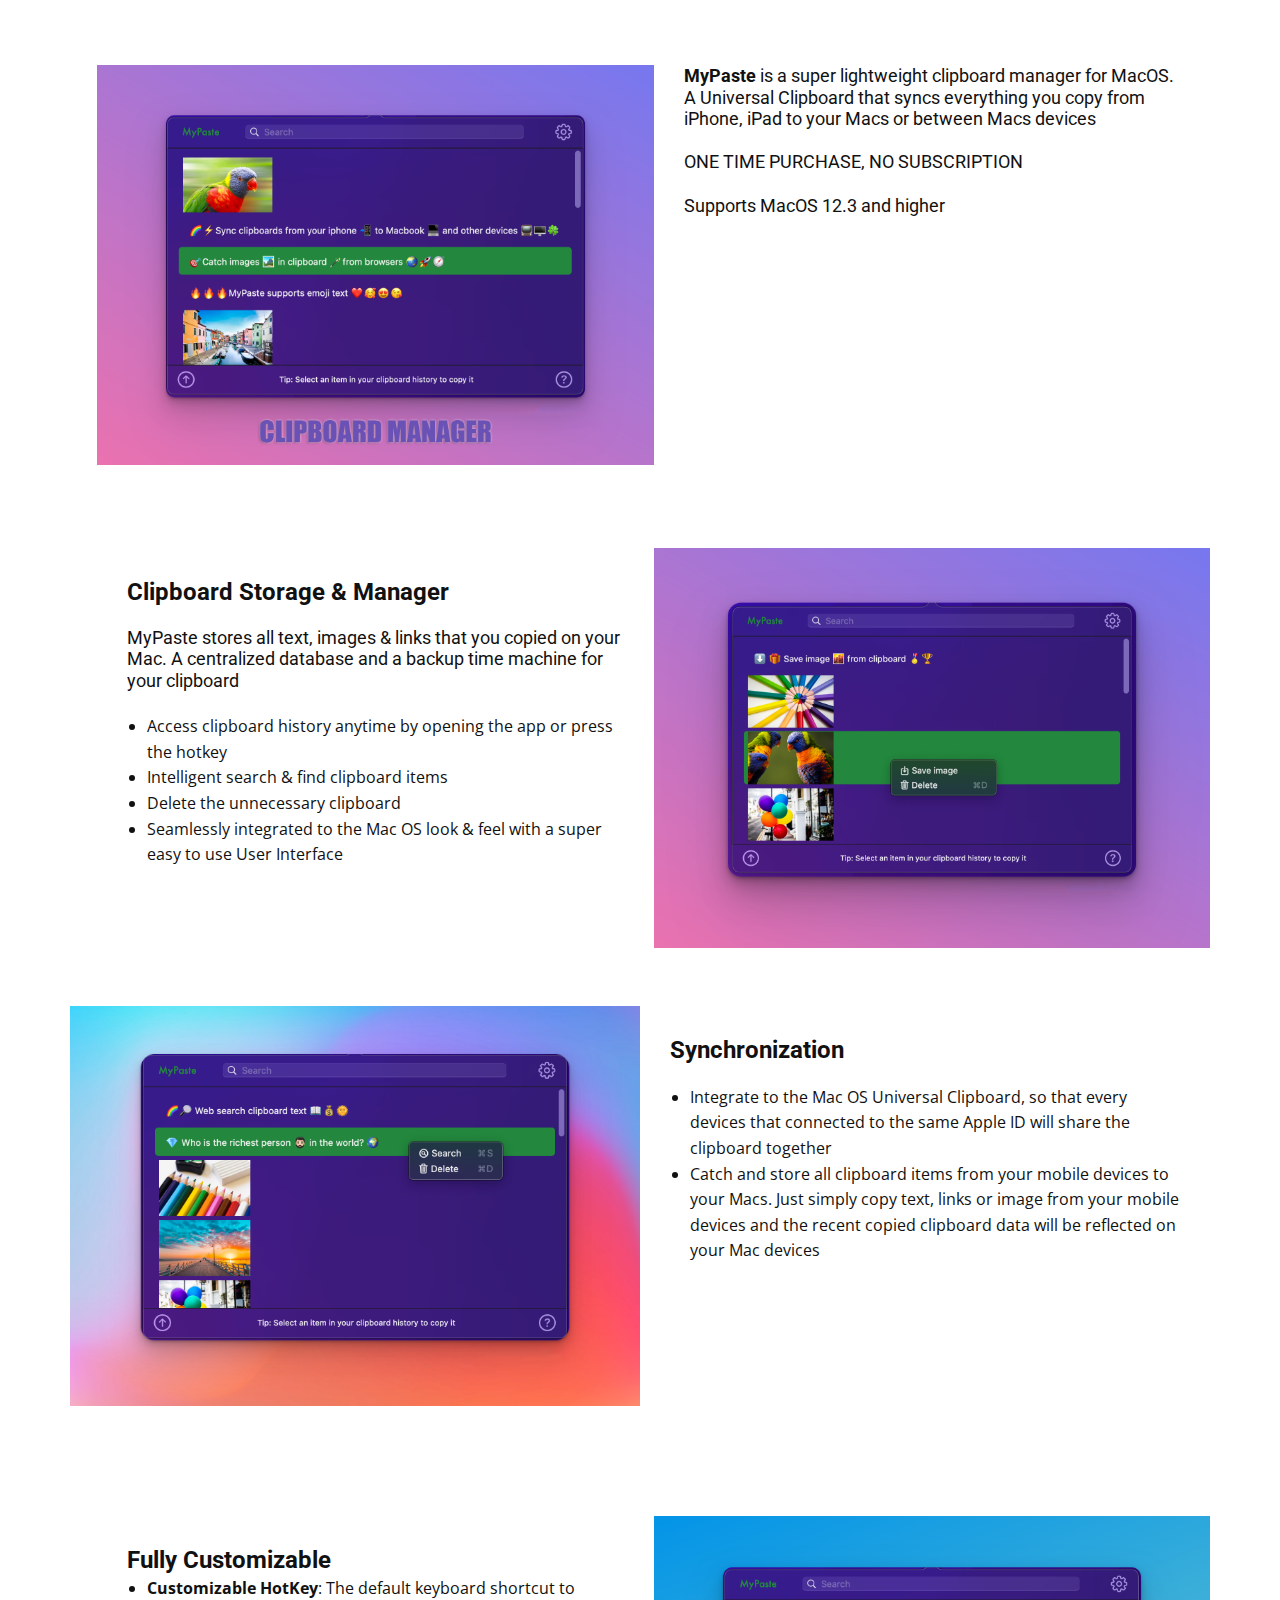
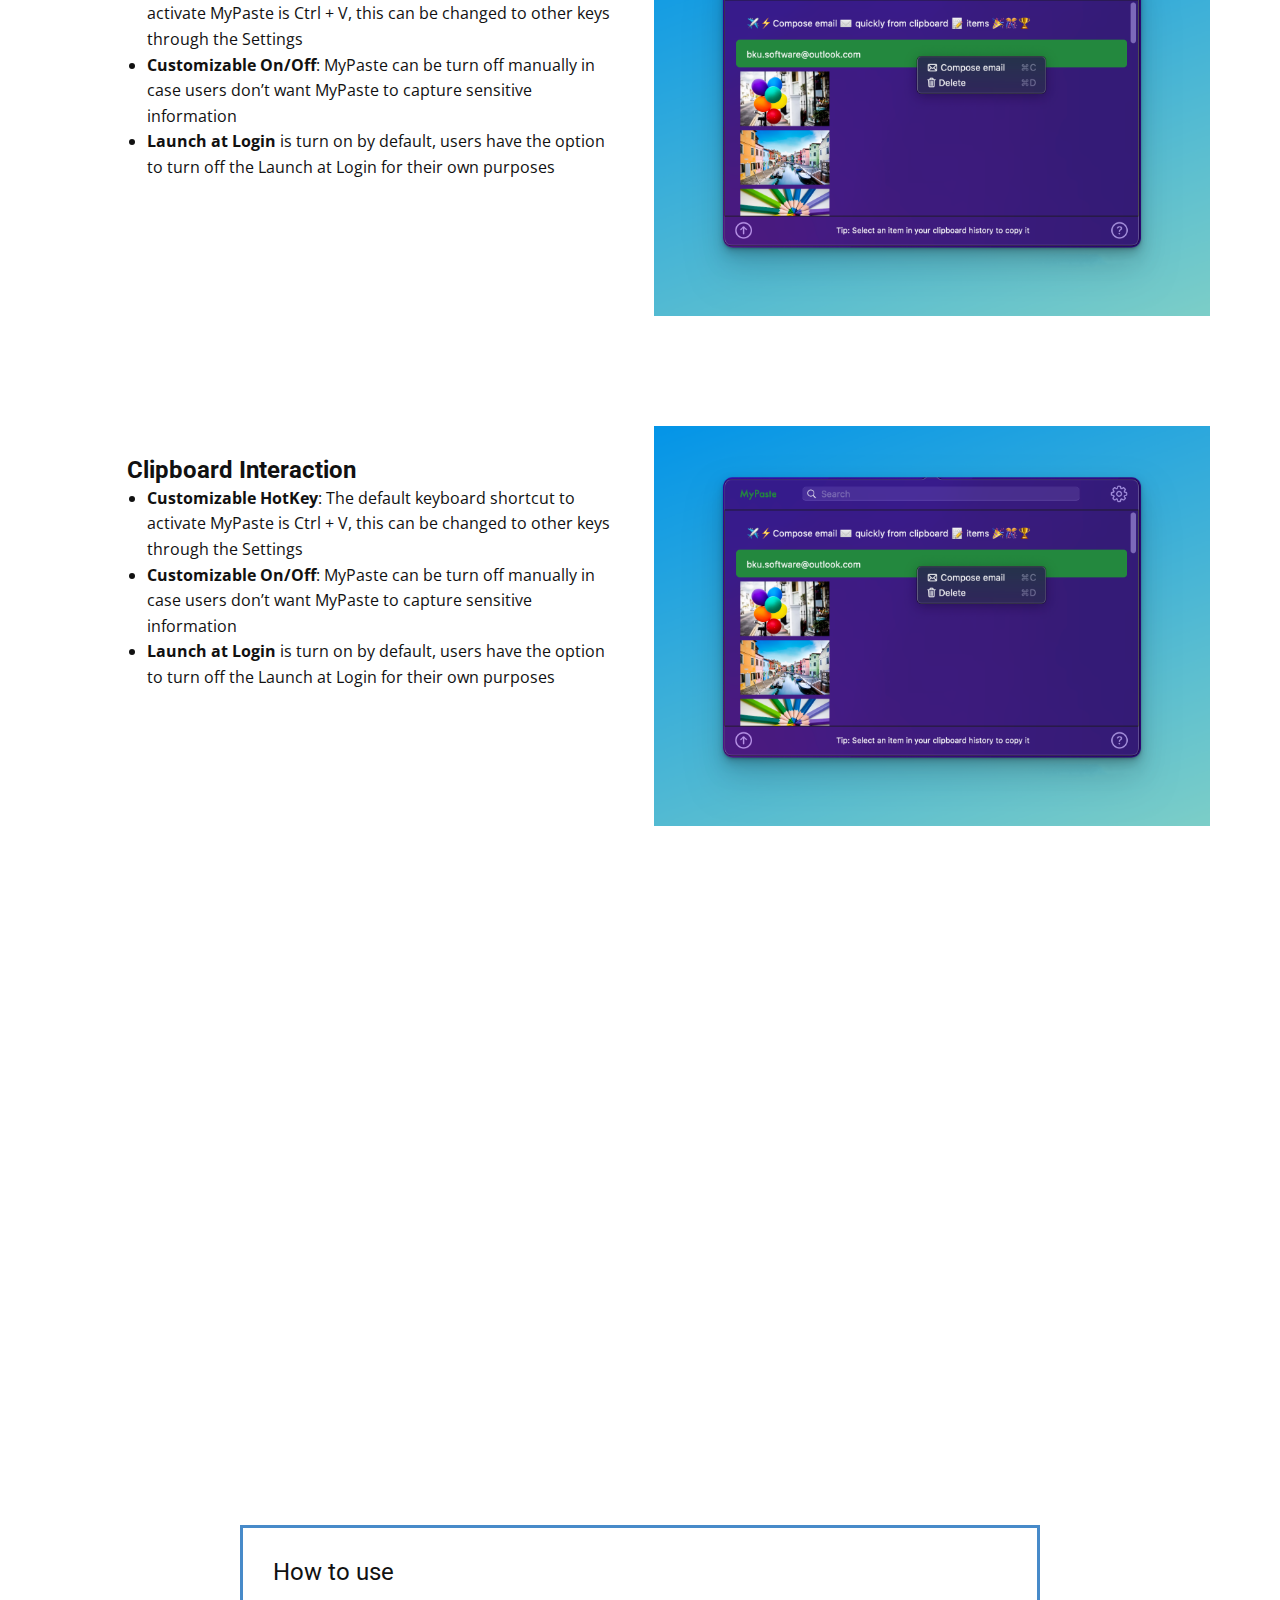
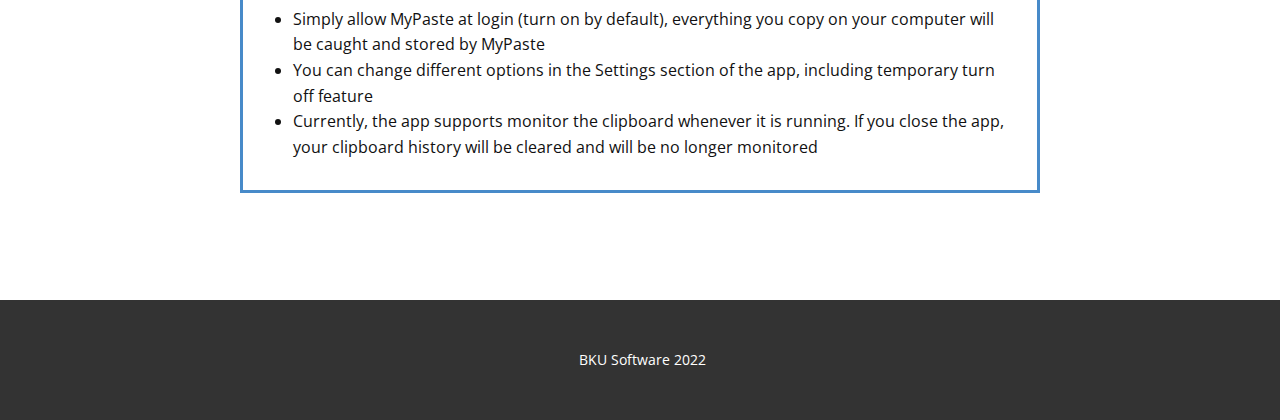
==== mypaste/index.html @ 91220eda "Update index.html" ====
<!DOCTYPE html>
<html style="font-size: 16px;" lang="en"><head>
    <meta name="viewport" content="width=device-width, initial-scale=1.0">
    <meta charset="utf-8">
    <meta name="keywords" content="">
    <meta name="description" content="">
    <title>My Paste</title>
    <link rel="stylesheet" href="nicepage.css" media="screen">
<link rel="stylesheet" href="My-Paste.css" media="screen">
    <script class="u-script" type="text/javascript" src="jquery.js" defer=""></script>
    <script class="u-script" type="text/javascript" src="nicepage.js" defer=""></script>
    <meta name="generator" content="Nicepage 4.18.5, nicepage.com">
    <link id="u-theme-google-font" rel="stylesheet" href="https://fonts.googleapis.com/css?family=Roboto:100,100i,300,300i,400,400i,500,500i,700,700i,900,900i|Open+Sans:300,300i,400,400i,500,500i,600,600i,700,700i,800,800i">
    
    
    
    <script type="application/ld+json">{
		"@context": "http://schema.org",
		"@type": "Organization",
		"name": ""
}</script>
    <meta name="theme-color" content="#478ac9">
    <meta property="og:title" content="My Paste">
    <meta property="og:type" content="website">
  </head>
  <body data-home-page="My-Paste.html" data-home-page-title="My Paste" class="u-body u-xl-mode" data-lang="en">
    <section class="u-clearfix u-section-1" id="sec-97f4">
      <div class="u-clearfix u-sheet u-sheet-1">
        <div class="u-clearfix u-expanded-width-lg u-expanded-width-md u-expanded-width-sm u-expanded-width-xs u-layout-wrap u-layout-wrap-1">
          <div class="u-layout">
            <div class="u-layout-row">
              <div class="u-container-style u-image u-layout-cell u-size-30 u-image-1" data-image-width="1606" data-image-height="1264">
                <div class="u-container-layout u-container-layout-1"></div>
              </div>
              <div class="u-container-style u-layout-cell u-size-30 u-layout-cell-2">
                <div class="u-container-layout u-container-layout-2">
                  <h6 class="u-text u-text-default u-text-1">
                    <span style="font-weight: 700;">MyPaste</span> is a super lightweight clipboard manager for MacOS. A Universal Clipboard that syncs everything you copy from iPhone, iPad to your Macs or between Macs devices<br>&nbsp;<br> ONE TIME PURCHASE, NO SUBSCRIPTION<br>&nbsp;&nbsp;<br> Supports MacOS 12.3 and higher&nbsp;
                  </h6>
                </div>
              </div>
            </div>
          </div>
        </div>
        <div class="u-clearfix u-expanded-width-lg u-expanded-width-md u-expanded-width-sm u-expanded-width-xs u-layout-wrap u-layout-wrap-2">
          <div class="u-layout">
            <div class="u-layout-row">
              <div class="u-container-style u-layout-cell u-size-30 u-layout-cell-3">
                <div class="u-container-layout u-container-layout-3">
                  <h4 class="u-text u-text-default u-text-2">Clipboard Storage &amp; Manager</h4>
                  <h6 class="u-text u-text-default u-text-3"> MyPaste stores all text, images &amp; links that you copied on your Mac. A centralized database and a backup time machine for your clipboard <br>
                    <br>
                  </h6>
                  <ul class="u-text u-text-4">
                    <li> Access clipboard history anytime by opening the app or press the hotkey</li>
                    <li> Intelligent search &amp; find clipboard items</li>
                    <li> Delete the unnecessary clipboard</li>
                    <li>Seamlessly integrated to the Mac OS look &amp; feel with a super easy to use User Interface<br>
                    </li>
                  </ul>
                </div>
              </div>
              <div class="u-container-style u-image u-layout-cell u-size-30 u-image-2" data-image-width="1672" data-image-height="1318">
                <div class="u-container-layout u-container-layout-4"></div>
              </div>
            </div>
          </div>
        </div>
        <div class="u-clearfix u-expanded-width u-layout-wrap u-layout-wrap-3">
          <div class="u-layout">
            <div class="u-layout-row">
              <div class="u-container-style u-image u-layout-cell u-size-30 u-image-3" data-image-width="1612" data-image-height="1260">
                <div class="u-container-layout u-container-layout-5"></div>
              </div>
              <div class="u-container-style u-layout-cell u-size-30 u-layout-cell-6">
                <div class="u-container-layout u-container-layout-6">
                  <h4 class="u-text u-text-default u-text-5"><b>Synchronization</b>
                  </h4>
                  <ul class="u-text u-text-6">
                    <li>Integrate to the Mac OS Universal Clipboard, so that every devices that connected to the same Apple ID will share the clipboard together</li>
                    <li> Catch and store all clipboard items from your mobile devices to your Macs. Just simply copy text, links or image from your mobile devices and the recent copied clipboard data will be reflected on your Mac devices</li>
                  </ul>
                </div>
              </div>
            </div>
          </div>
        </div>
        <!-- <div class="u-clearfix u-expanded-width u-layout-wrap u-layout-wrap-4">
          <div class="u-layout">
            <div class="u-layout-row">
              <div class="u-container-style u-image u-layout-cell u-size-30 u-image-4" data-image-width="1610" data-image-height="1262">
                <div class="u-container-layout u-container-layout-7"></div>
              </div>
              <div class="u-container-style u-layout-cell u-size-30 u-layout-cell-8">
                <div class="u-container-layout u-container-layout-8">
                  <h4 class="u-text u-text-default u-text-7"><b>Fully Customizable</b>
                  </h4>
                  <ul class="u-text u-text-8">
                    <li>
                      <span style="font-weight: 700;">Customizable HotKey</span>: The default keyboard shortcut to activate MyPaste is Ctrl + V, this can be changed to other keys through the Settings&nbsp;
                    </li>
                    <li>
                      <span style="font-weight: 700;">Customizable On/Off</span>: MyPaste can be turn off manually in case users don’t want MyPaste to capture sensitive information 
                    </li>
                    <li>
                      <span style="font-weight: 700;">Launch at Login</span> is turn on by default, users have the option to turn off the Launch at Login for their own purposes<br>
                    </li>
                  </ul>
                </div>
              </div>
            </div>
          </div>
        </div> -->
        <div class="u-clearfix u-expanded-width-lg u-expanded-width-md u-expanded-width-sm u-expanded-width-xs u-layout-wrap u-layout-wrap-5">
          <div class="u-layout">
            <div class="u-layout-row">
              <div class="u-container-style u-layout-cell u-size-30 u-layout-cell-9">
                <div class="u-container-layout u-container-layout-9">
                  <h4 class="u-text u-text-default u-text-9"><b>Fully Customizable</b>
                  </h4>
                  <ul class="u-text u-text-10">
                    <li>
                      <span style="font-weight: 700;">Customizable HotKey</span>: The default keyboard shortcut to activate MyPaste is Ctrl + V, this can be changed to other keys through the Settings&nbsp;
                    </li>
                    <li>
                      <span style="font-weight: 700;">Customizable On/Off</span>: MyPaste can be turn off manually in case users don’t want MyPaste to capture sensitive information&nbsp;
                    </li>
                    <li>
                      <span style="font-weight: 700;">Launch at Login</span> is turn on by default, users have the option to turn off the Launch at Login for their own purposes
                    </li>
                  </ul>
                </div>
              </div>
              <div class="u-container-style u-image u-layout-cell u-size-30 u-image-5" data-image-width="1610" data-image-height="1262">
                <div class="u-container-layout u-container-layout-10"></div>
              </div>
            </div>
          </div>
        </div>
        <div class="u-clearfix u-expanded-width-lg u-expanded-width-md u-expanded-width-sm u-expanded-width-xs u-layout-wrap u-layout-wrap-6">
          <div class="u-layout">
            <div class="u-layout-row">
              <div class="u-container-style u-layout-cell u-size-30 u-layout-cell-11">
                <div class="u-container-layout u-container-layout-11">
                  <h4 class="u-text u-text-default u-text-11">Clipboard Interaction</h4>
                  <ul class="u-text u-text-12">
                    <li>
                      <span style="font-weight: 700;">Customizable HotKey</span>: The default keyboard shortcut to activate MyPaste is Ctrl + V, this can be changed to other keys through the Settings&nbsp;
                    </li>
                    <li>
                      <span style="font-weight: 700;">Customizable On/Off</span>: MyPaste can be turn off manually in case users don’t want MyPaste to capture sensitive information&nbsp;
                    </li>
                    <li>
                      <span style="font-weight: 700;">Launch at Login</span> is turn on by default, users have the option to turn off the Launch at Login for their own purposes
                    </li>
                  </ul>
                </div>
              </div>
              <div class="u-container-style u-image u-layout-cell u-size-30 u-image-6" data-image-width="1610" data-image-height="1262">
                <div class="u-container-layout u-container-layout-12"></div>
              </div>
            </div>
          </div>
        </div>
      </div>
    </section>
    <section class="u-clearfix u-section-2" id="sec-4af0">
      <div class="u-clearfix u-sheet u-sheet-1">
        <div class="u-border-3 u-border-palette-1-base u-container-style u-group u-group-1">
          <div class="u-container-layout u-container-layout-1">
            <h4 class="u-text u-text-default u-text-1">How to use</h4>
            <ul class="u-text u-text-2">
              <li> Simply allow MyPaste at login (turn on by default), everything you copy on your computer will be caught and stored by MyPaste</li>
              <li> You can change different options in the Settings section of the app, including temporary turn off feature </li>
              <li> Currently, the app supports monitor the clipboard whenever it is running. If you close the app, your clipboard history will be cleared and will be no longer monitored</li>
            </ul>
          </div>
        </div>
      </div>
    </section>
    
    
    <footer class="u-align-center u-clearfix u-footer u-grey-80 u-footer" id="sec-db13"><div class="u-clearfix u-sheet u-sheet-1">
        <p class="u-small-text u-text u-text-variant u-text-1">&nbsp;BKU Software 2022</p>
      </div></footer>

  
</body></html>
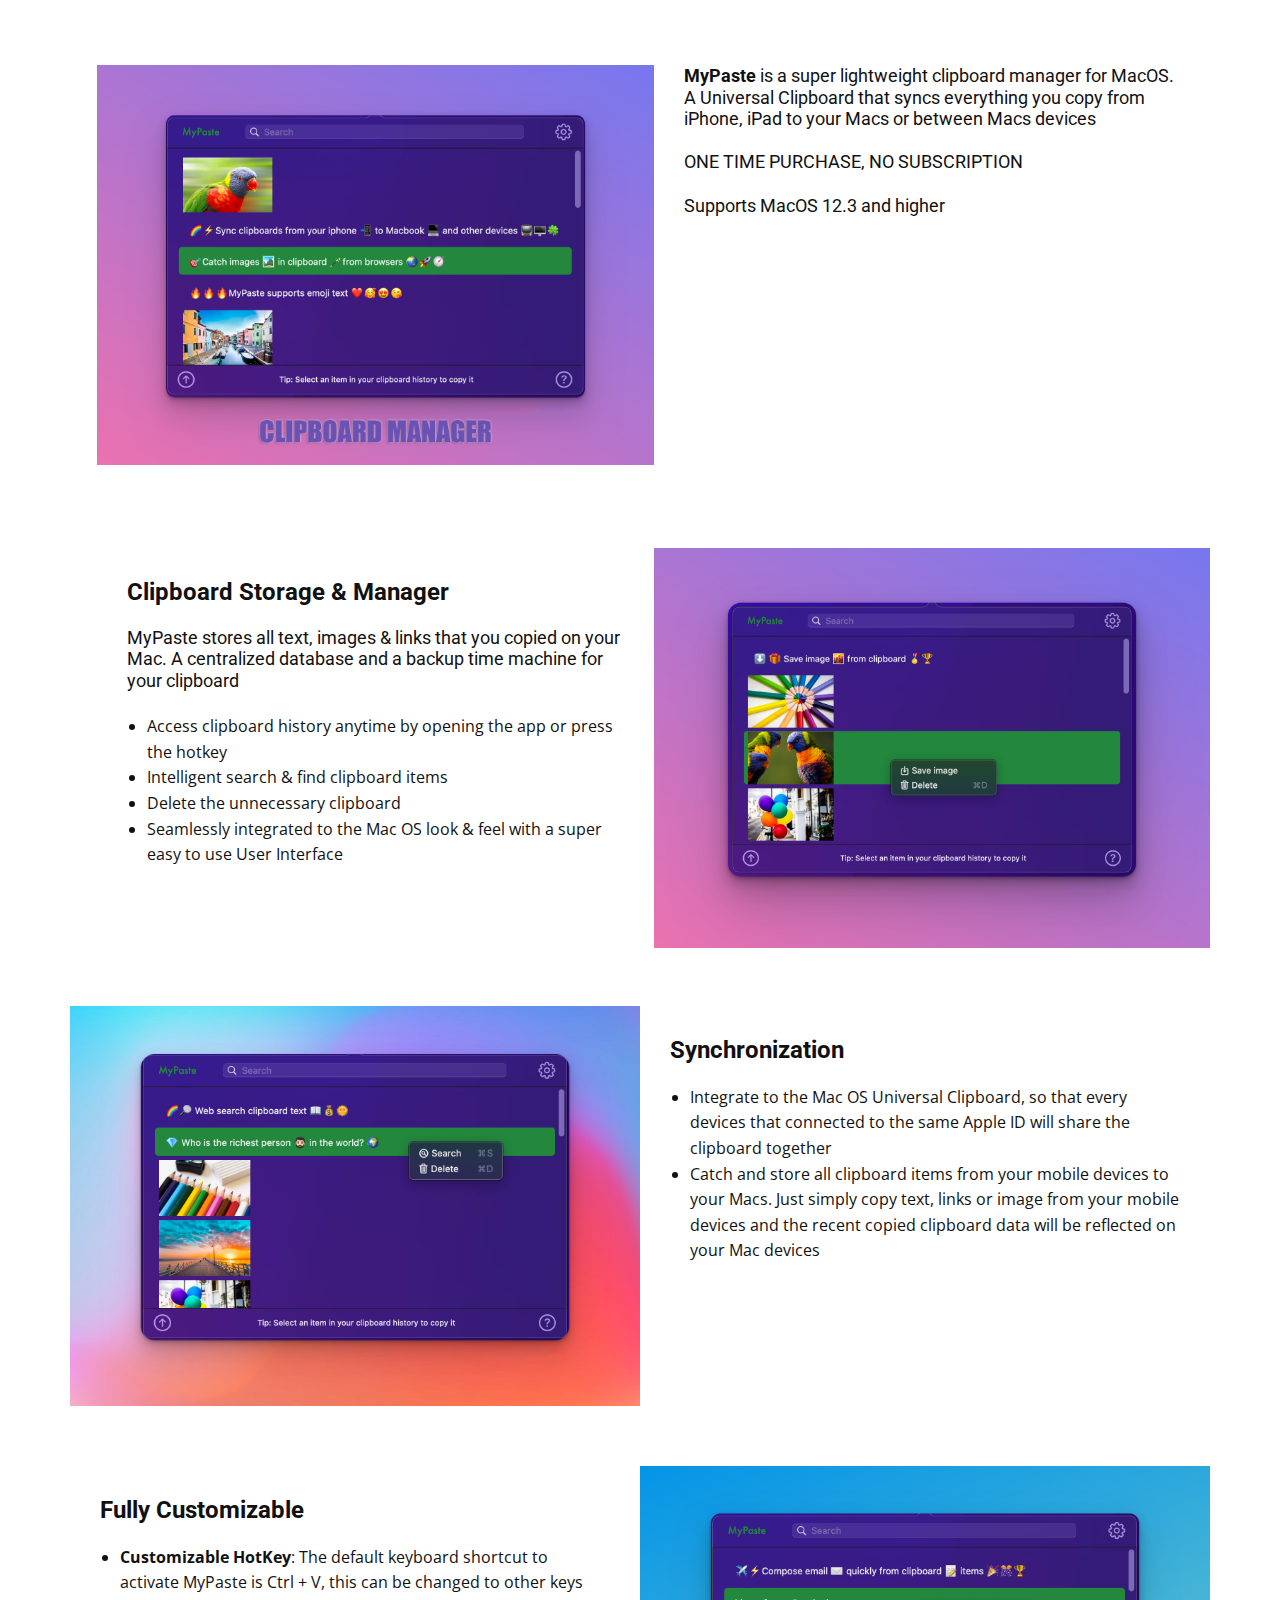
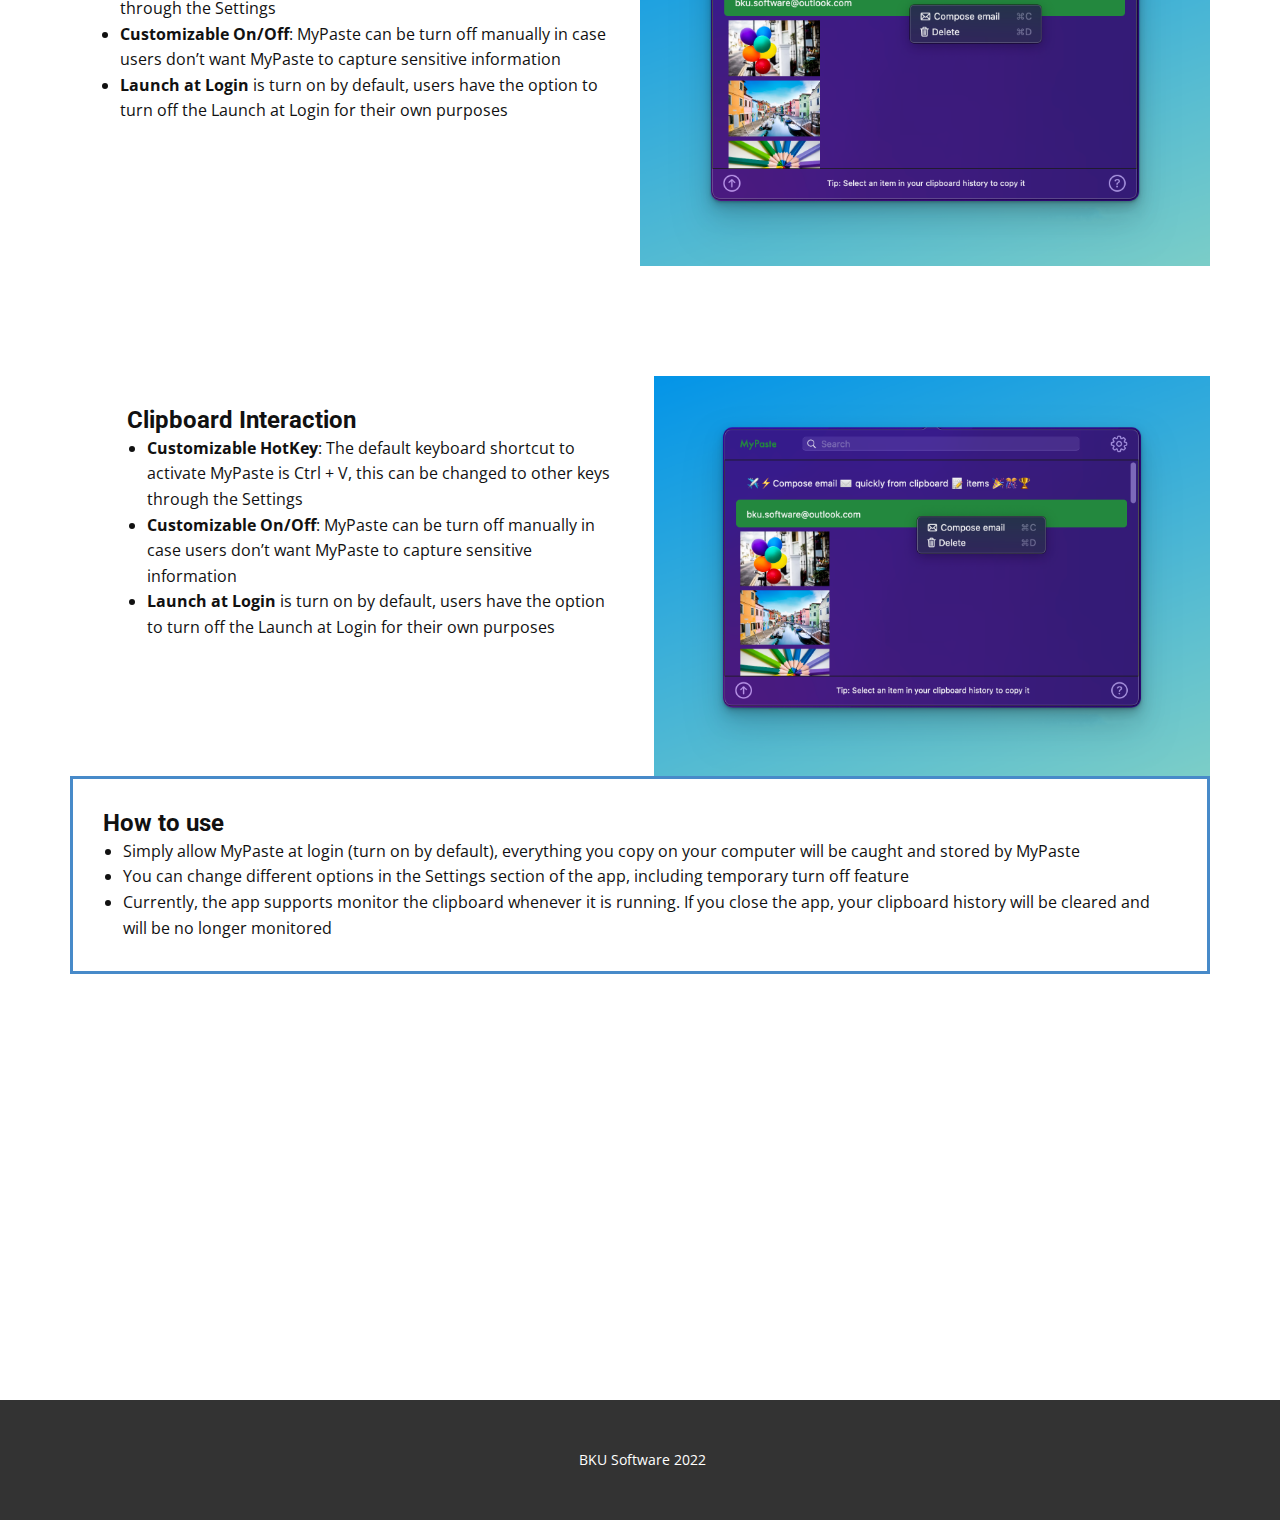
==== commit ba1af36e: "update index" ====
--- a/mypaste/index.html
+++ b/mypaste/index.html
@@ -11,7 +11,6 @@
     <script class="u-script" type="text/javascript" src="nicepage.js" defer=""></script>
     <meta name="generator" content="Nicepage 4.18.5, nicepage.com">
     <link id="u-theme-google-font" rel="stylesheet" href="https://fonts.googleapis.com/css?family=Roboto:100,100i,300,300i,400,400i,500,500i,700,700i,900,900i|Open+Sans:300,300i,400,400i,500,500i,600,600i,700,700i,800,800i">
-    
     
     
     <script type="application/ld+json">{
@@ -85,14 +84,11 @@
             </div>
           </div>
         </div>
-        <!-- <div class="u-clearfix u-expanded-width u-layout-wrap u-layout-wrap-4">
+        <div class="u-clearfix u-expanded-width-lg u-expanded-width-md u-expanded-width-sm u-expanded-width-xs u-layout-wrap u-layout-wrap-4">
           <div class="u-layout">
             <div class="u-layout-row">
-              <div class="u-container-style u-image u-layout-cell u-size-30 u-image-4" data-image-width="1610" data-image-height="1262">
-                <div class="u-container-layout u-container-layout-7"></div>
-              </div>
-              <div class="u-container-style u-layout-cell u-size-30 u-layout-cell-8">
-                <div class="u-container-layout u-container-layout-8">
+              <div class="u-container-style u-layout-cell u-size-30 u-layout-cell-7">
+                <div class="u-container-layout u-container-layout-7">
                   <h4 class="u-text u-text-default u-text-7"><b>Fully Customizable</b>
                   </h4>
                   <ul class="u-text u-text-8">
@@ -100,24 +96,26 @@
                       <span style="font-weight: 700;">Customizable HotKey</span>: The default keyboard shortcut to activate MyPaste is Ctrl + V, this can be changed to other keys through the Settings&nbsp;
                     </li>
                     <li>
-                      <span style="font-weight: 700;">Customizable On/Off</span>: MyPaste can be turn off manually in case users don’t want MyPaste to capture sensitive information 
+                      <span style="font-weight: 700;">Customizable On/Off</span>: MyPaste can be turn off manually in case users don’t want MyPaste to capture sensitive information&nbsp;
                     </li>
                     <li>
-                      <span style="font-weight: 700;">Launch at Login</span> is turn on by default, users have the option to turn off the Launch at Login for their own purposes<br>
+                      <span style="font-weight: 700;">Launch at Login</span> is turn on by default, users have the option to turn off the Launch at Login for their own purposes
                     </li>
                   </ul>
                 </div>
               </div>
+              <div class="u-container-style u-image u-layout-cell u-size-30 u-image-4" data-image-width="1610" data-image-height="1262">
+                <div class="u-container-layout u-container-layout-8"></div>
+              </div>
             </div>
           </div>
-        </div> -->
+        </div>
         <div class="u-clearfix u-expanded-width-lg u-expanded-width-md u-expanded-width-sm u-expanded-width-xs u-layout-wrap u-layout-wrap-5">
           <div class="u-layout">
             <div class="u-layout-row">
               <div class="u-container-style u-layout-cell u-size-30 u-layout-cell-9">
                 <div class="u-container-layout u-container-layout-9">
-                  <h4 class="u-text u-text-default u-text-9"><b>Fully Customizable</b>
-                  </h4>
+                  <h4 class="u-text u-text-default u-text-9">Clipboard Interaction</h4>
                   <ul class="u-text u-text-10">
                     <li>
                       <span style="font-weight: 700;">Customizable HotKey</span>: The default keyboard shortcut to activate MyPaste is Ctrl + V, this can be changed to other keys through the Settings&nbsp;
@@ -137,39 +135,10 @@
             </div>
           </div>
         </div>
-        <div class="u-clearfix u-expanded-width-lg u-expanded-width-md u-expanded-width-sm u-expanded-width-xs u-layout-wrap u-layout-wrap-6">
-          <div class="u-layout">
-            <div class="u-layout-row">
-              <div class="u-container-style u-layout-cell u-size-30 u-layout-cell-11">
-                <div class="u-container-layout u-container-layout-11">
-                  <h4 class="u-text u-text-default u-text-11">Clipboard Interaction</h4>
-                  <ul class="u-text u-text-12">
-                    <li>
-                      <span style="font-weight: 700;">Customizable HotKey</span>: The default keyboard shortcut to activate MyPaste is Ctrl + V, this can be changed to other keys through the Settings&nbsp;
-                    </li>
-                    <li>
-                      <span style="font-weight: 700;">Customizable On/Off</span>: MyPaste can be turn off manually in case users don’t want MyPaste to capture sensitive information&nbsp;
-                    </li>
-                    <li>
-                      <span style="font-weight: 700;">Launch at Login</span> is turn on by default, users have the option to turn off the Launch at Login for their own purposes
-                    </li>
-                  </ul>
-                </div>
-              </div>
-              <div class="u-container-style u-image u-layout-cell u-size-30 u-image-6" data-image-width="1610" data-image-height="1262">
-                <div class="u-container-layout u-container-layout-12"></div>
-              </div>
-            </div>
-          </div>
-        </div>
-      </div>
-    </section>
-    <section class="u-clearfix u-section-2" id="sec-4af0">
-      <div class="u-clearfix u-sheet u-sheet-1">
-        <div class="u-border-3 u-border-palette-1-base u-container-style u-group u-group-1">
-          <div class="u-container-layout u-container-layout-1">
-            <h4 class="u-text u-text-default u-text-1">How to use</h4>
-            <ul class="u-text u-text-2">
+        <div class="u-border-3 u-border-palette-1-base u-container-style u-expanded-width u-group u-group-1">
+          <div class="u-container-layout u-container-layout-11">
+            <h4 class="u-text u-text-default u-text-11">How to use</h4>
+            <ul class="u-text u-text-12">
               <li> Simply allow MyPaste at login (turn on by default), everything you copy on your computer will be caught and stored by MyPaste</li>
               <li> You can change different options in the Settings section of the app, including temporary turn off feature </li>
               <li> Currently, the app supports monitor the clipboard whenever it is running. If you close the app, your clipboard history will be cleared and will be no longer monitored</li>
@@ -183,6 +152,5 @@
     <footer class="u-align-center u-clearfix u-footer u-grey-80 u-footer" id="sec-db13"><div class="u-clearfix u-sheet u-sheet-1">
         <p class="u-small-text u-text u-text-variant u-text-1">&nbsp;BKU Software 2022</p>
       </div></footer>
-
   
 </body></html>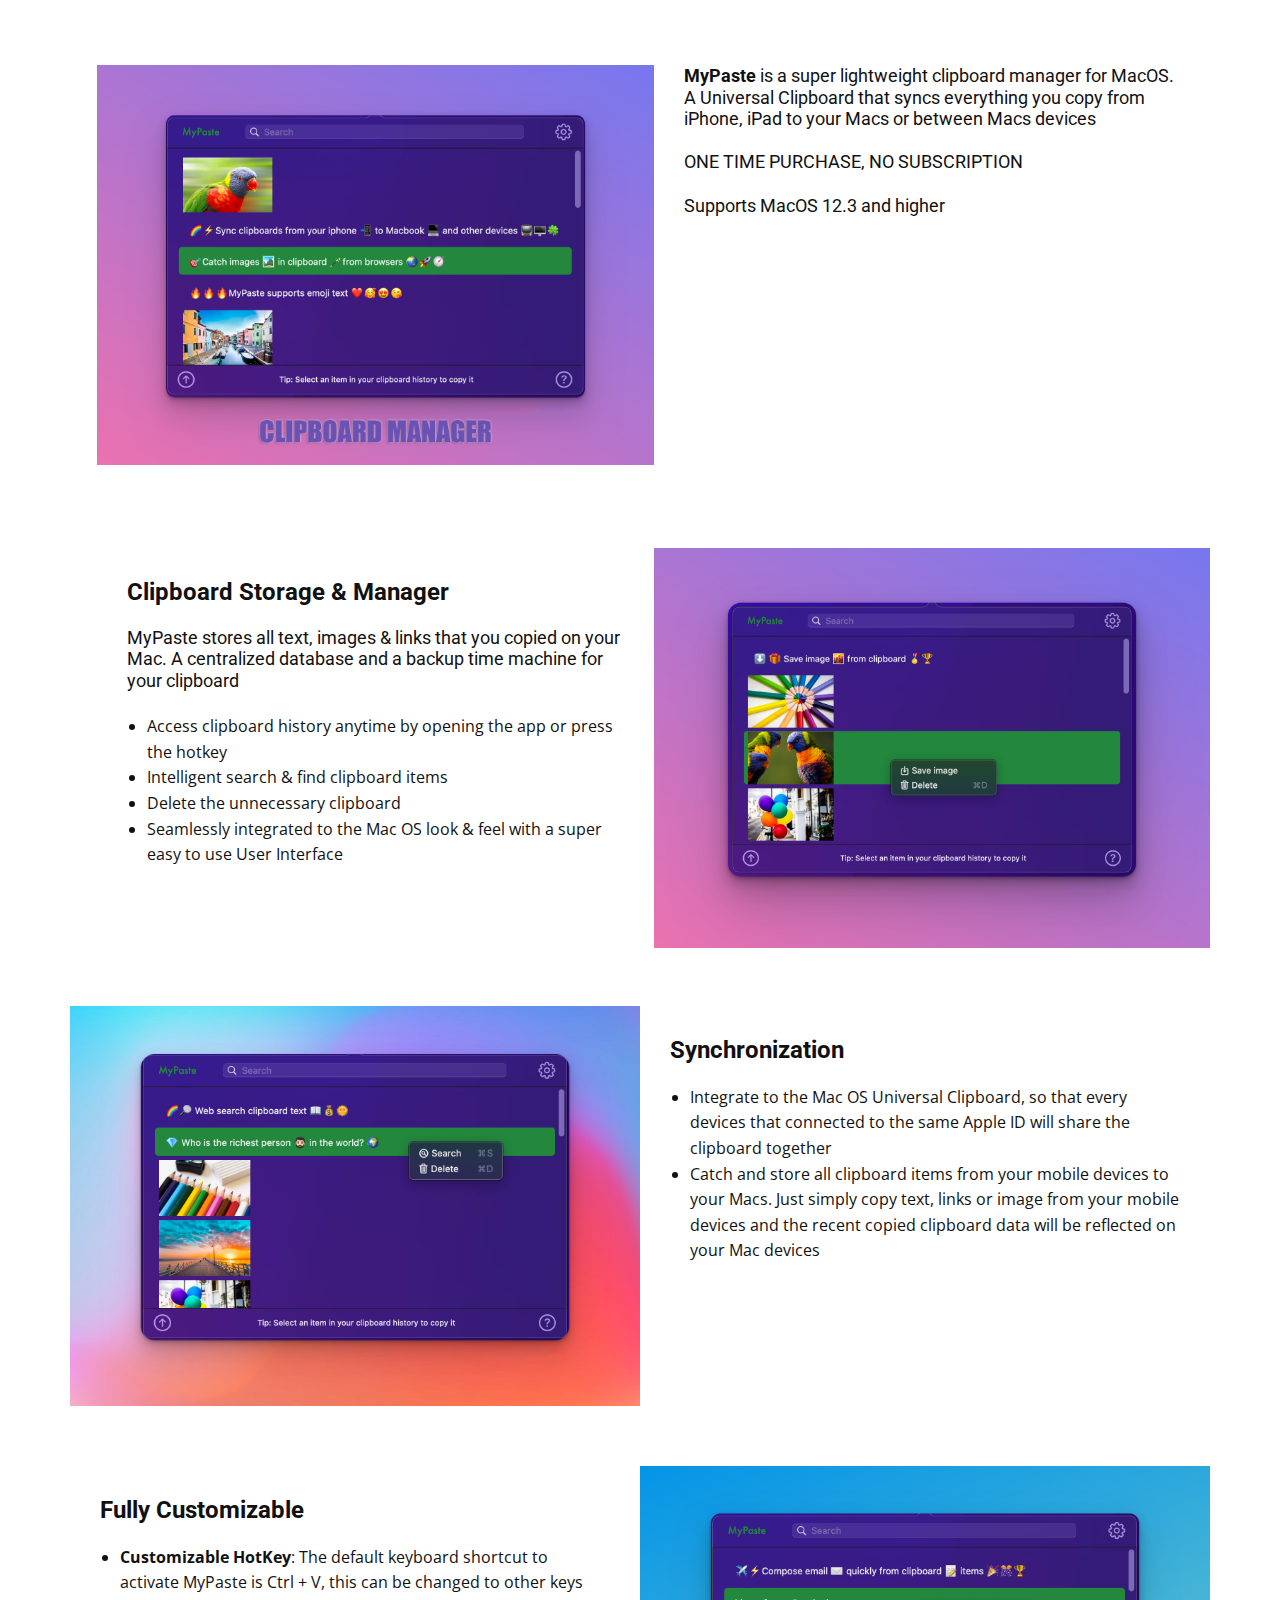
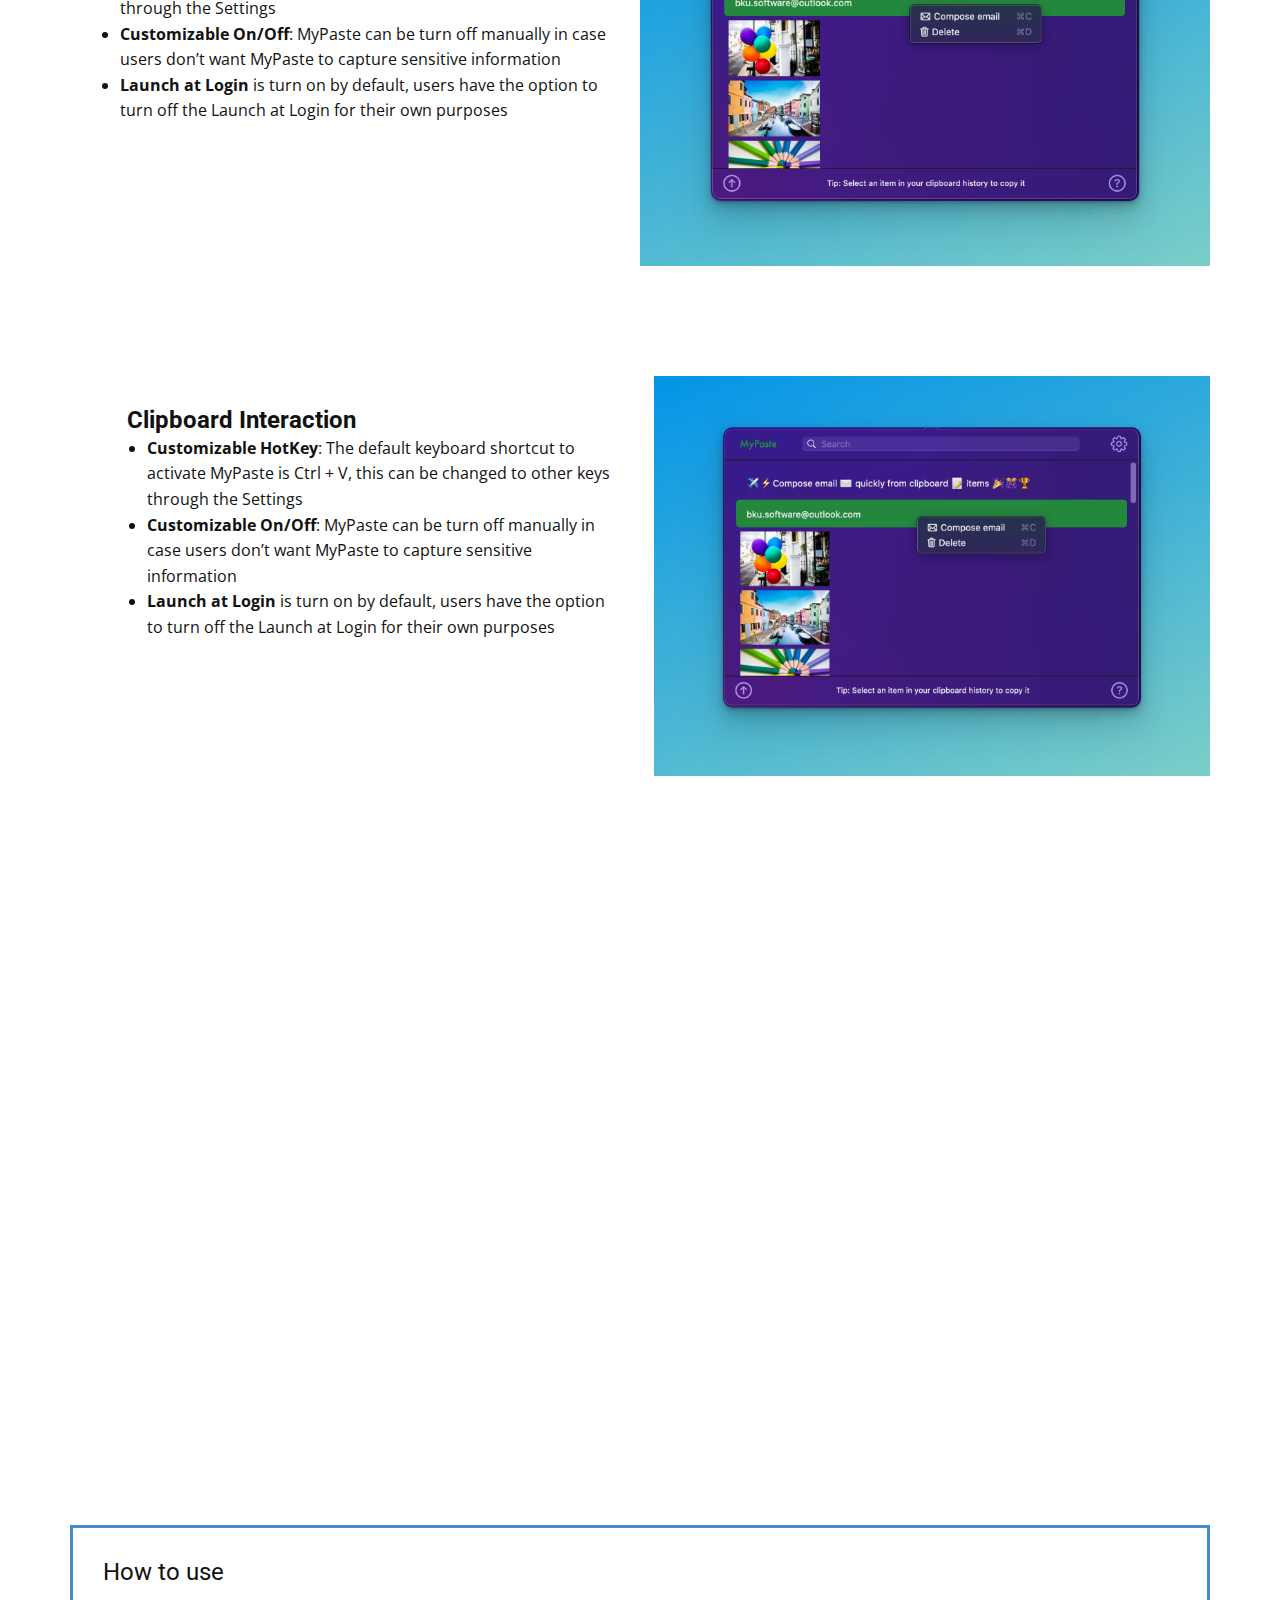
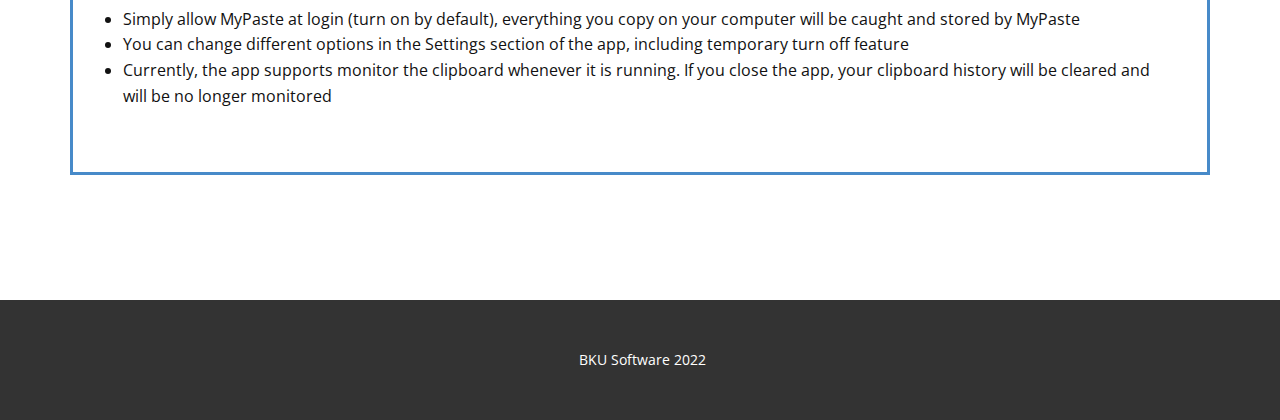
==== commit 82b03f15: "Update index.html" ====
--- a/mypaste/index.html
+++ b/mypaste/index.html
@@ -11,6 +11,7 @@
     <script class="u-script" type="text/javascript" src="nicepage.js" defer=""></script>
     <meta name="generator" content="Nicepage 4.18.5, nicepage.com">
     <link id="u-theme-google-font" rel="stylesheet" href="https://fonts.googleapis.com/css?family=Roboto:100,100i,300,300i,400,400i,500,500i,700,700i,900,900i|Open+Sans:300,300i,400,400i,500,500i,600,600i,700,700i,800,800i">
+    
     
     
     <script type="application/ld+json">{
@@ -135,12 +136,16 @@
             </div>
           </div>
         </div>
+      </div>
+    </section>
+    <section class="u-clearfix u-section-2" id="sec-a00a">
+      <div class="u-clearfix u-sheet u-sheet-1">
         <div class="u-border-3 u-border-palette-1-base u-container-style u-expanded-width u-group u-group-1">
-          <div class="u-container-layout u-container-layout-11">
-            <h4 class="u-text u-text-default u-text-11">How to use</h4>
-            <ul class="u-text u-text-12">
+          <div class="u-container-layout u-container-layout-1">
+            <h4 class="u-text u-text-1">How to use</h4>
+            <ul class="u-text u-text-2">
               <li> Simply allow MyPaste at login (turn on by default), everything you copy on your computer will be caught and stored by MyPaste</li>
-              <li> You can change different options in the Settings section of the app, including temporary turn off feature </li>
+              <li>You can change different options in the Settings section of the app, including temporary turn off feature&nbsp;</li>
               <li> Currently, the app supports monitor the clipboard whenever it is running. If you close the app, your clipboard history will be cleared and will be no longer monitored</li>
             </ul>
           </div>
@@ -152,5 +157,6 @@
     <footer class="u-align-center u-clearfix u-footer u-grey-80 u-footer" id="sec-db13"><div class="u-clearfix u-sheet u-sheet-1">
         <p class="u-small-text u-text u-text-variant u-text-1">&nbsp;BKU Software 2022</p>
       </div></footer>
+
   
 </body></html>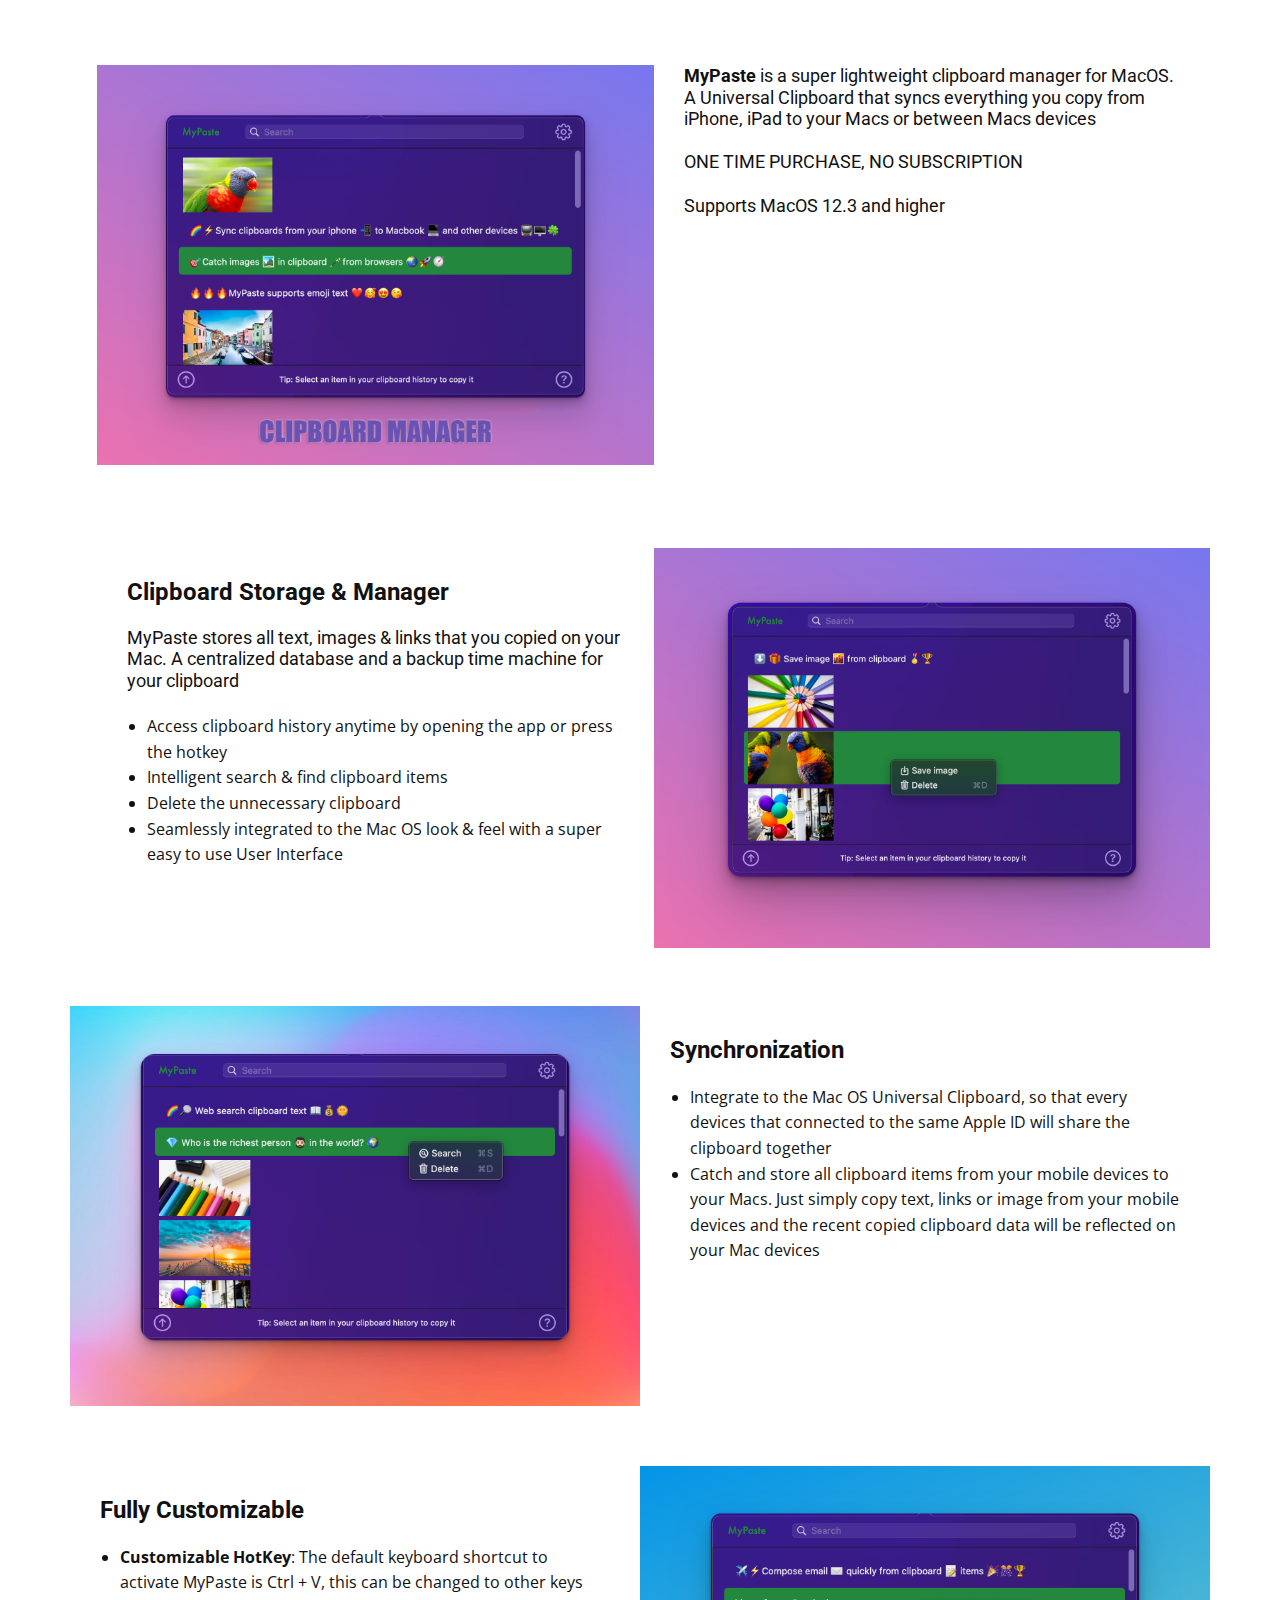
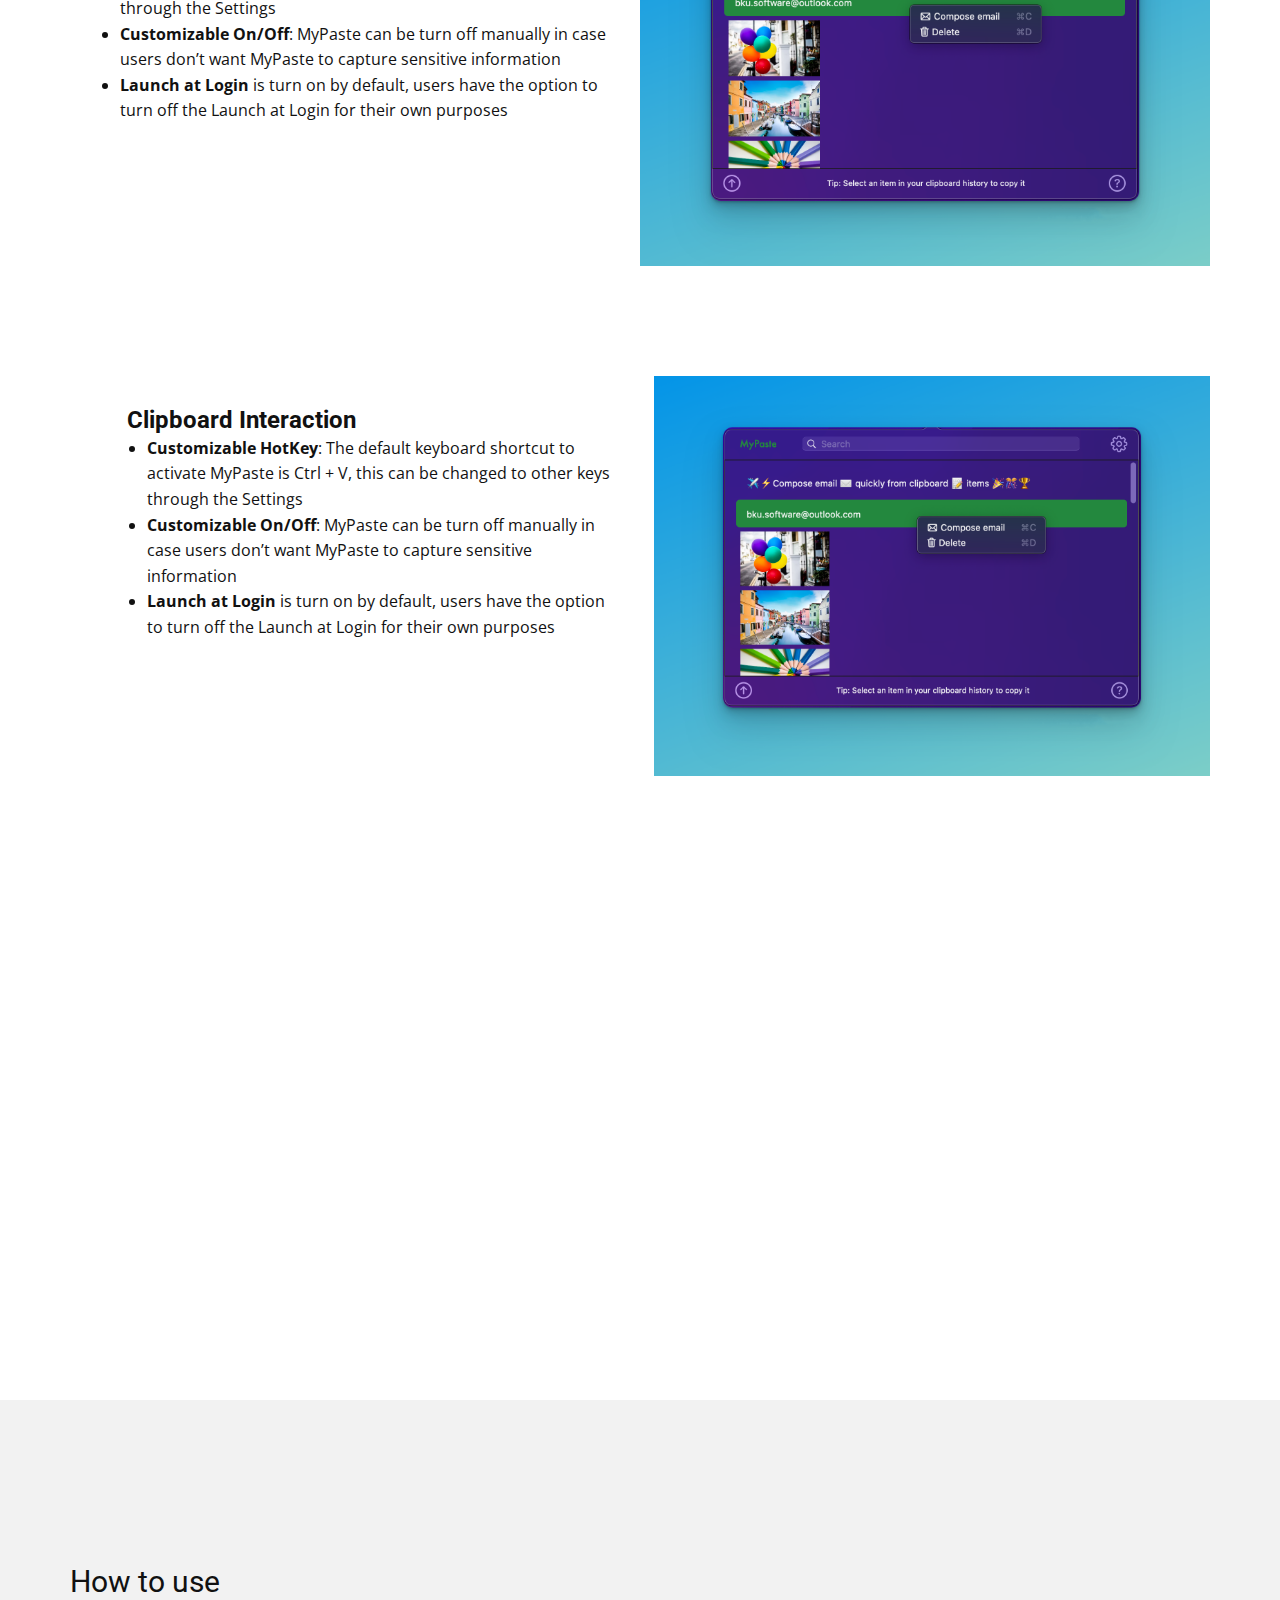
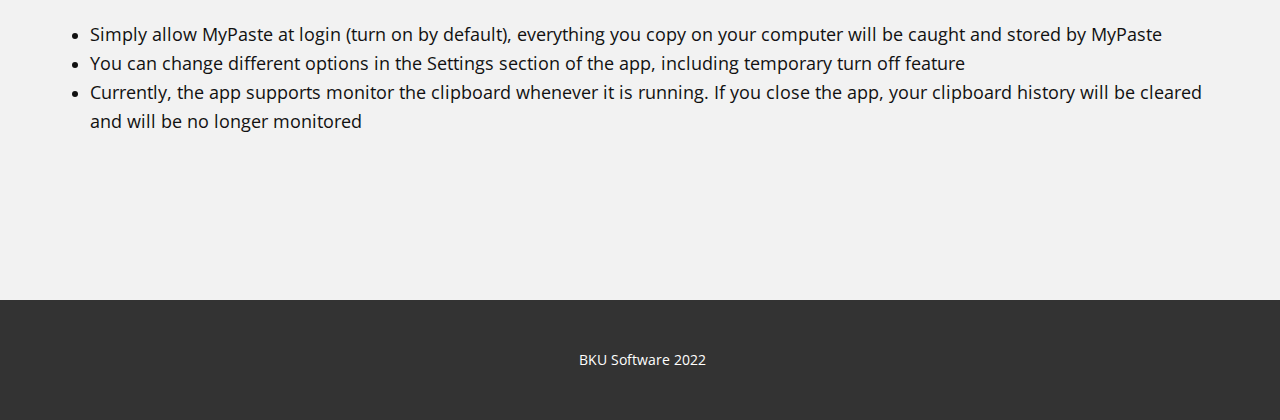
==== commit 10fd973f: "update" ====
--- a/mypaste/index.html
+++ b/mypaste/index.html
@@ -138,18 +138,20 @@
         </div>
       </div>
     </section>
-    <section class="u-clearfix u-section-2" id="sec-a00a">
-      <div class="u-clearfix u-sheet u-sheet-1">
-        <div class="u-border-3 u-border-palette-1-base u-container-style u-expanded-width u-group u-group-1">
-          <div class="u-container-layout u-container-layout-1">
-            <h4 class="u-text u-text-1">How to use</h4>
-            <ul class="u-text u-text-2">
-              <li> Simply allow MyPaste at login (turn on by default), everything you copy on your computer will be caught and stored by MyPaste</li>
-              <li>You can change different options in the Settings section of the app, including temporary turn off feature&nbsp;</li>
-              <li> Currently, the app supports monitor the clipboard whenever it is running. If you close the app, your clipboard history will be cleared and will be no longer monitored</li>
-            </ul>
-          </div>
-        </div>
+    <section class="u-clearfix u-grey-5 u-section-2" id="sec-5129">
+      <div class="u-clearfix u-sheet u-valign-middle u-sheet-1">
+        <h3 class="u-text u-text-1">How to use</h3>
+        <ul class="u-text u-text-2">
+          <li>
+            <span style="font-size: 1.125rem;"> Simply allow MyPaste at login (turn on by default), everything you copy on your computer will be caught and stored by MyPaste</span>
+          </li>
+          <li>
+            <span style="font-size: 1.125rem;">You can change different options in the Settings section of the app, including temporary turn off feature&nbsp;</span>
+          </li>
+          <li>
+            <span style="font-size: 1.125rem;"> Currently, the app supports monitor the clipboard whenever it is running. If you close the app, your clipboard history will be cleared and will be no longer monitored</span>
+          </li>
+        </ul>
       </div>
     </section>
     
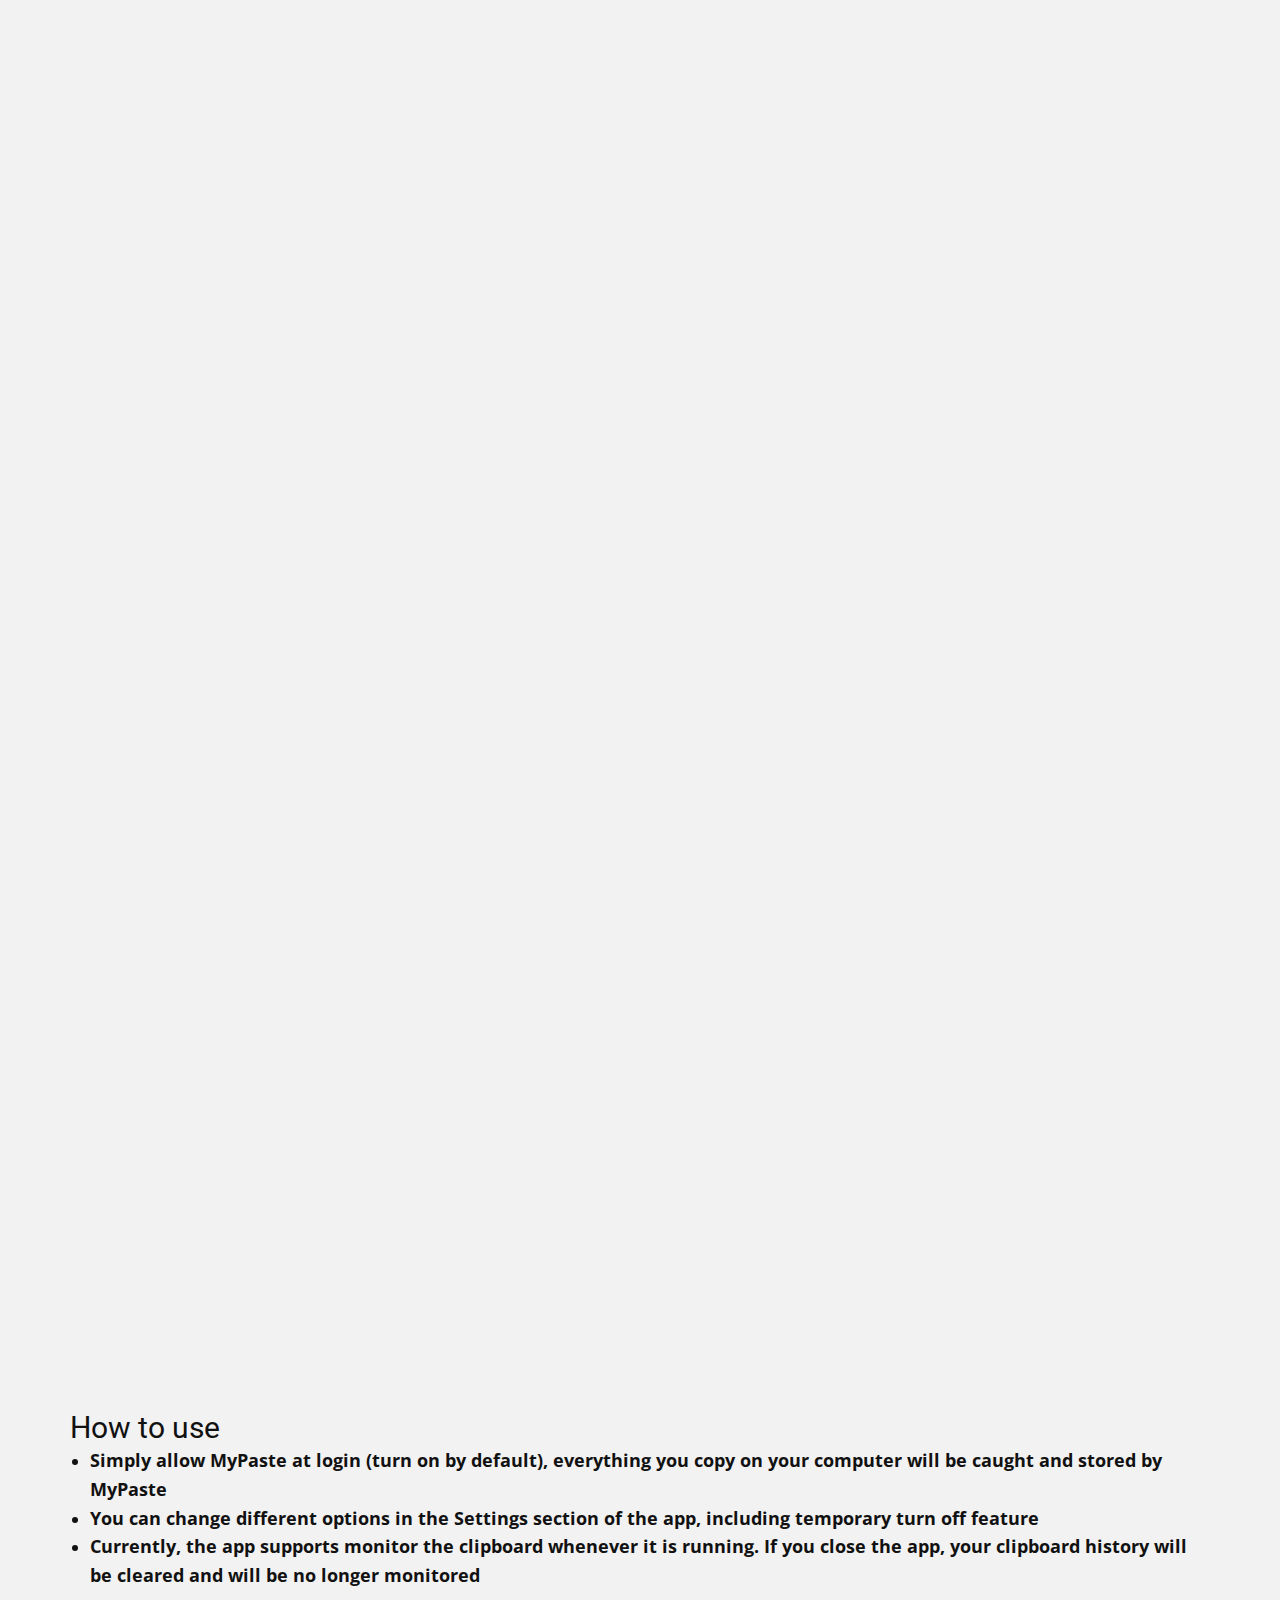
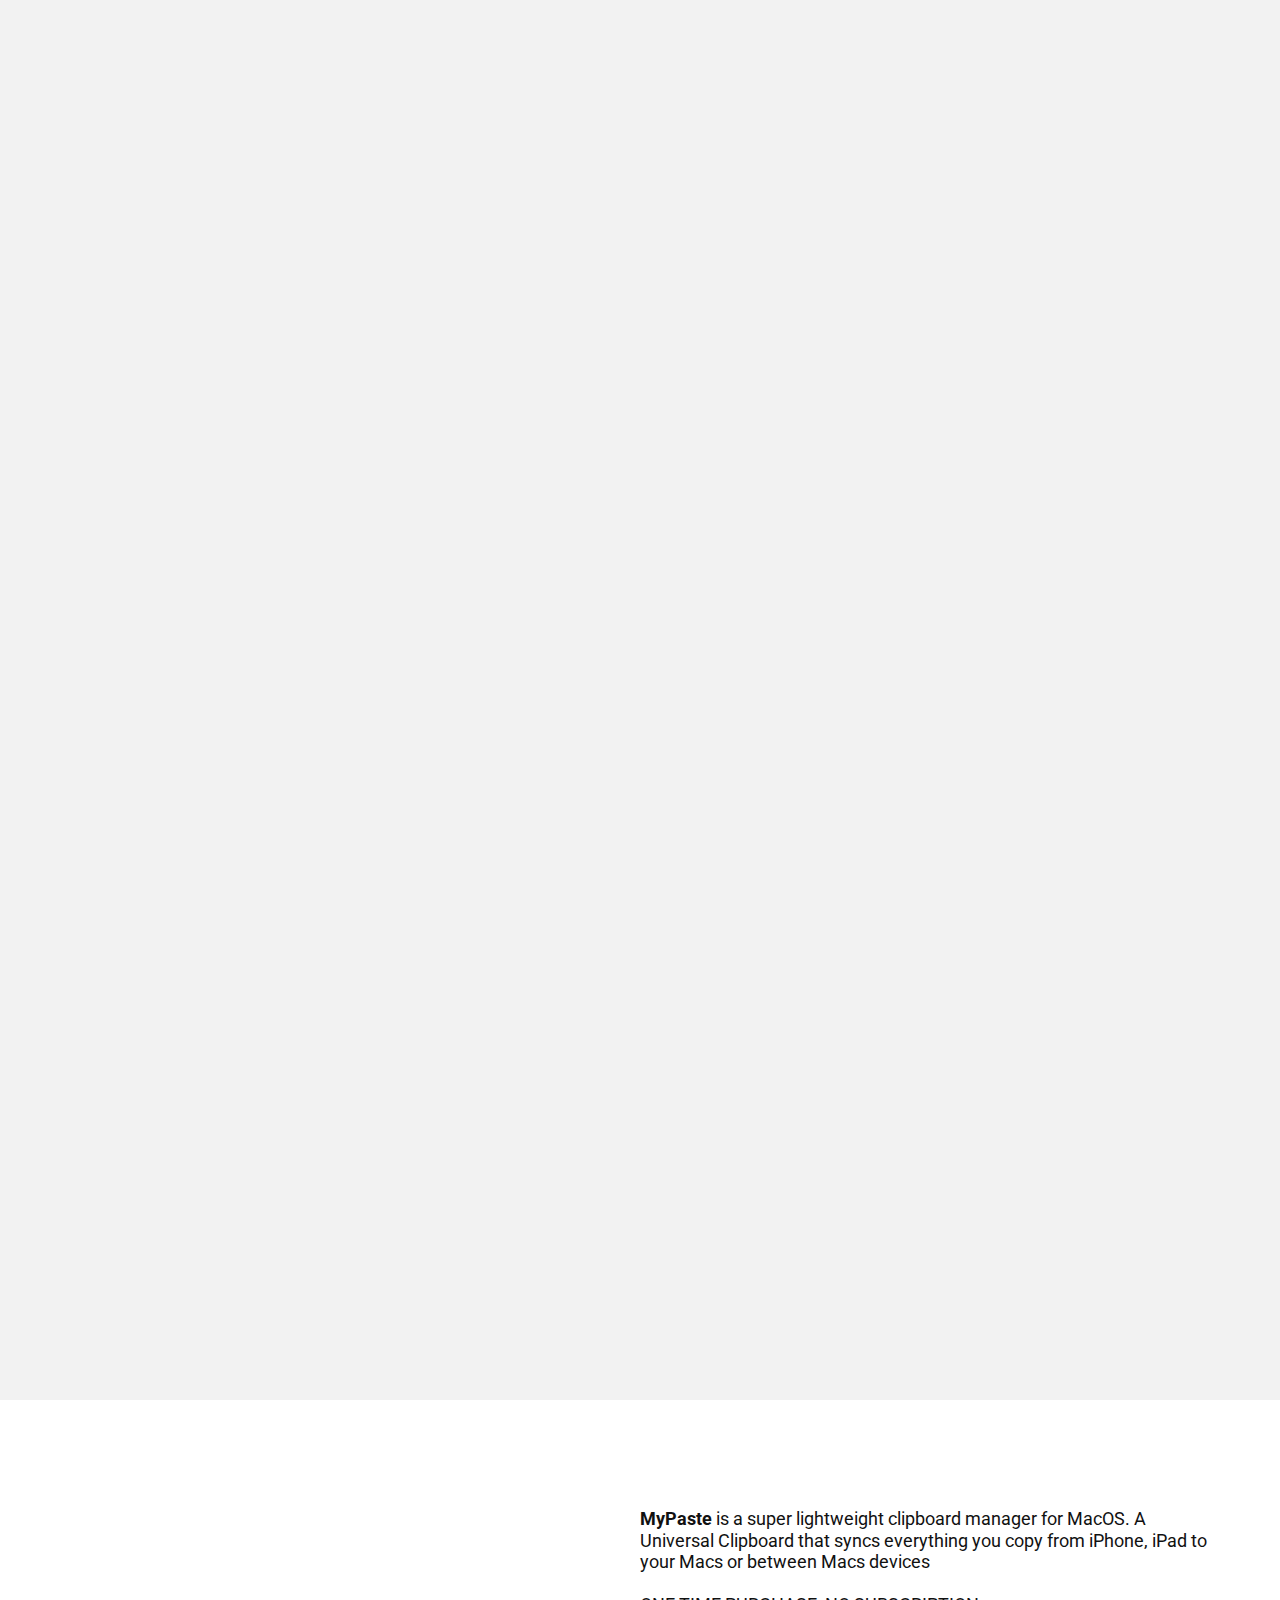
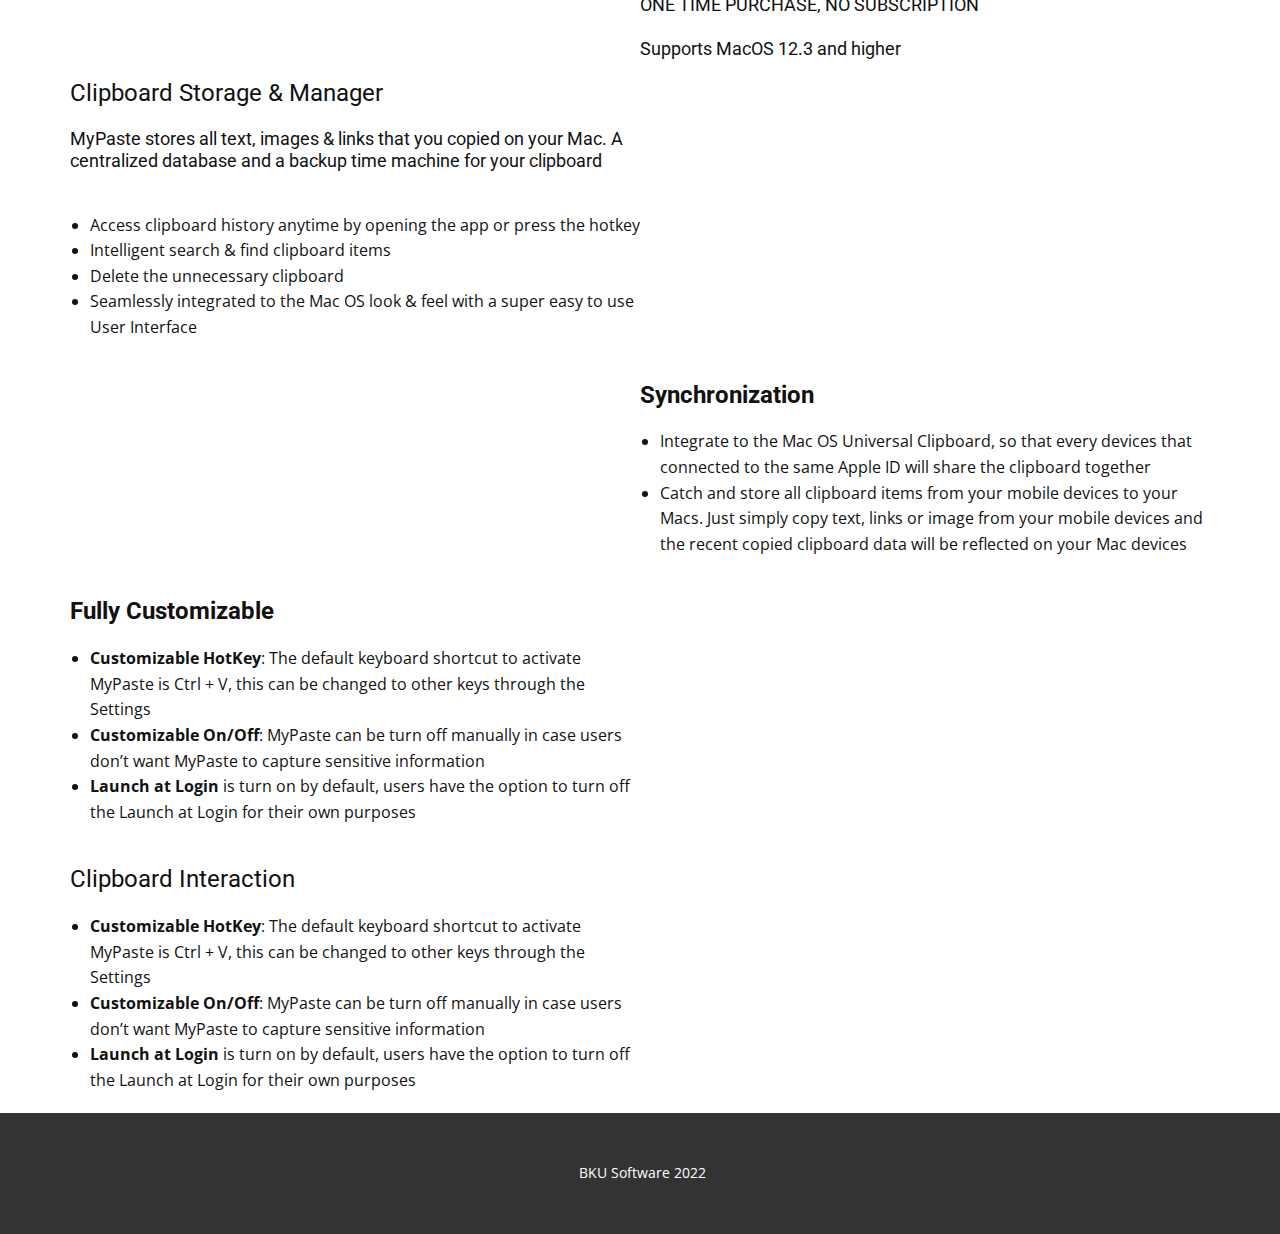
==== commit e66c9152: "update" ====
--- a/mypaste/index.html
+++ b/mypaste/index.html
@@ -24,7 +24,23 @@
     <meta property="og:type" content="website">
   </head>
   <body data-home-page="My-Paste.html" data-home-page-title="My Paste" class="u-body u-xl-mode" data-lang="en">
-    <section class="u-clearfix u-section-1" id="sec-97f4">
+    <section class="u-clearfix u-grey-5 u-section-1" id="sec-5129">
+      <div class="u-clearfix u-sheet u-valign-middle u-sheet-1">
+        <h3 class="u-text u-text-1">How to use</h3>
+        <ul class="u-text u-text-2">
+          <li>
+            <span style="font-size: 1.125rem;"> Simply allow MyPaste at login (turn on by default), everything you copy on your computer will be caught and stored by MyPaste</span>
+          </li>
+          <li>
+            <span style="font-size: 1.125rem;">You can change different options in the Settings section of the app, including temporary turn off feature&nbsp;</span>
+          </li>
+          <li>
+            <span style="font-size: 1.125rem;"> Currently, the app supports monitor the clipboard whenever it is running. If you close the app, your clipboard history will be cleared and will be no longer monitored</span>
+          </li>
+        </ul>
+      </div>
+    </section>
+    <section class="u-clearfix u-section-2" id="sec-97f4">
       <div class="u-clearfix u-sheet u-sheet-1">
         <div class="u-clearfix u-expanded-width-lg u-expanded-width-md u-expanded-width-sm u-expanded-width-xs u-layout-wrap u-layout-wrap-1">
           <div class="u-layout">
@@ -35,7 +51,13 @@
               <div class="u-container-style u-layout-cell u-size-30 u-layout-cell-2">
                 <div class="u-container-layout u-container-layout-2">
                   <h6 class="u-text u-text-default u-text-1">
-                    <span style="font-weight: 700;">MyPaste</span> is a super lightweight clipboard manager for MacOS. A Universal Clipboard that syncs everything you copy from iPhone, iPad to your Macs or between Macs devices<br>&nbsp;<br> ONE TIME PURCHASE, NO SUBSCRIPTION<br>&nbsp;&nbsp;<br> Supports MacOS 12.3 and higher&nbsp;
+                    <span style="font-weight: 700;">
+                      <br>
+                      <br>
+                      <br>
+                      <br>
+                      <br>MyPaste
+                    </span> is a super lightweight clipboard manager for MacOS. A Universal Clipboard that syncs everything you copy from iPhone, iPad to your Macs or between Macs devices<br>&nbsp;<br> ONE TIME PURCHASE, NO SUBSCRIPTION<br>&nbsp;&nbsp;<br> Supports MacOS 12.3 and higher&nbsp;
                   </h6>
                 </div>
               </div>
@@ -138,27 +160,10 @@
         </div>
       </div>
     </section>
-    <section class="u-clearfix u-grey-5 u-section-2" id="sec-5129">
-      <div class="u-clearfix u-sheet u-valign-middle u-sheet-1">
-        <h3 class="u-text u-text-1">How to use</h3>
-        <ul class="u-text u-text-2">
-          <li>
-            <span style="font-size: 1.125rem;"> Simply allow MyPaste at login (turn on by default), everything you copy on your computer will be caught and stored by MyPaste</span>
-          </li>
-          <li>
-            <span style="font-size: 1.125rem;">You can change different options in the Settings section of the app, including temporary turn off feature&nbsp;</span>
-          </li>
-          <li>
-            <span style="font-size: 1.125rem;"> Currently, the app supports monitor the clipboard whenever it is running. If you close the app, your clipboard history will be cleared and will be no longer monitored</span>
-          </li>
-        </ul>
-      </div>
-    </section>
     
     
     <footer class="u-align-center u-clearfix u-footer u-grey-80 u-footer" id="sec-db13"><div class="u-clearfix u-sheet u-sheet-1">
         <p class="u-small-text u-text u-text-variant u-text-1">&nbsp;BKU Software 2022</p>
       </div></footer>
-
   
 </body></html>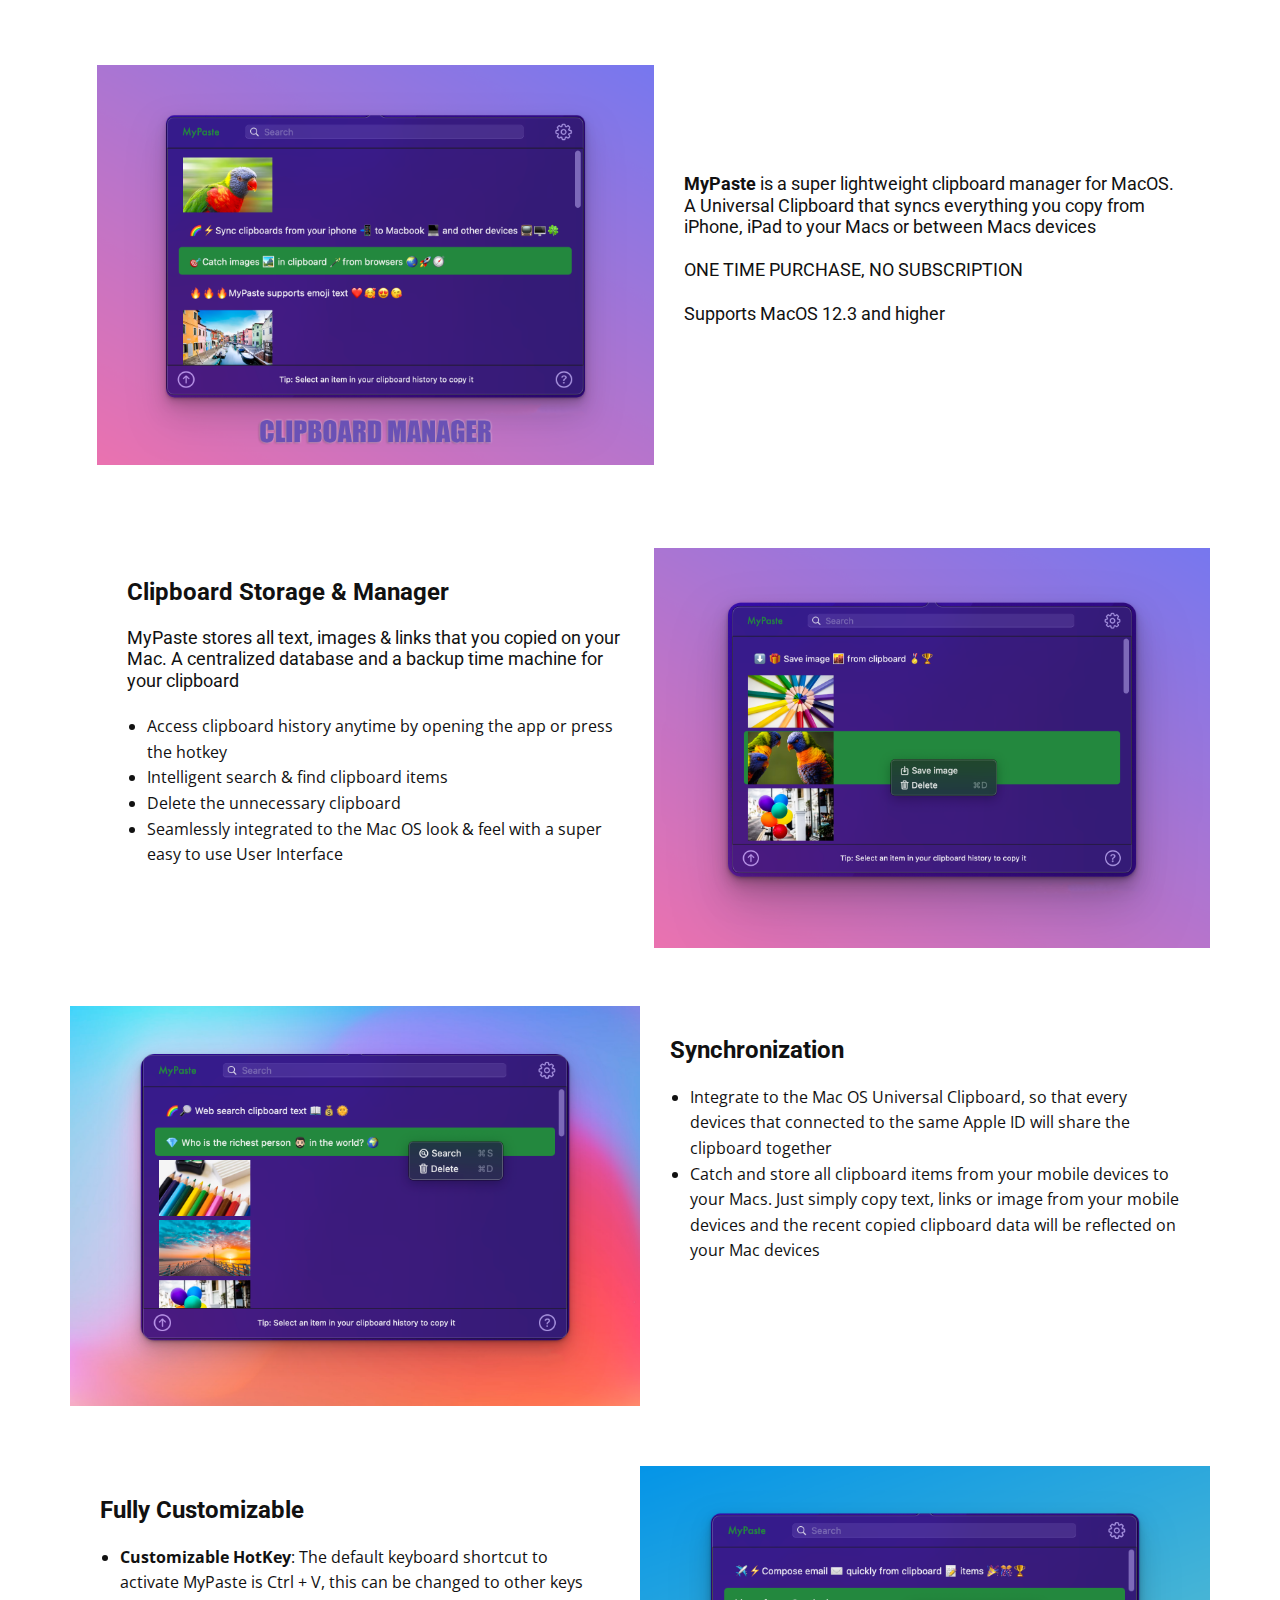
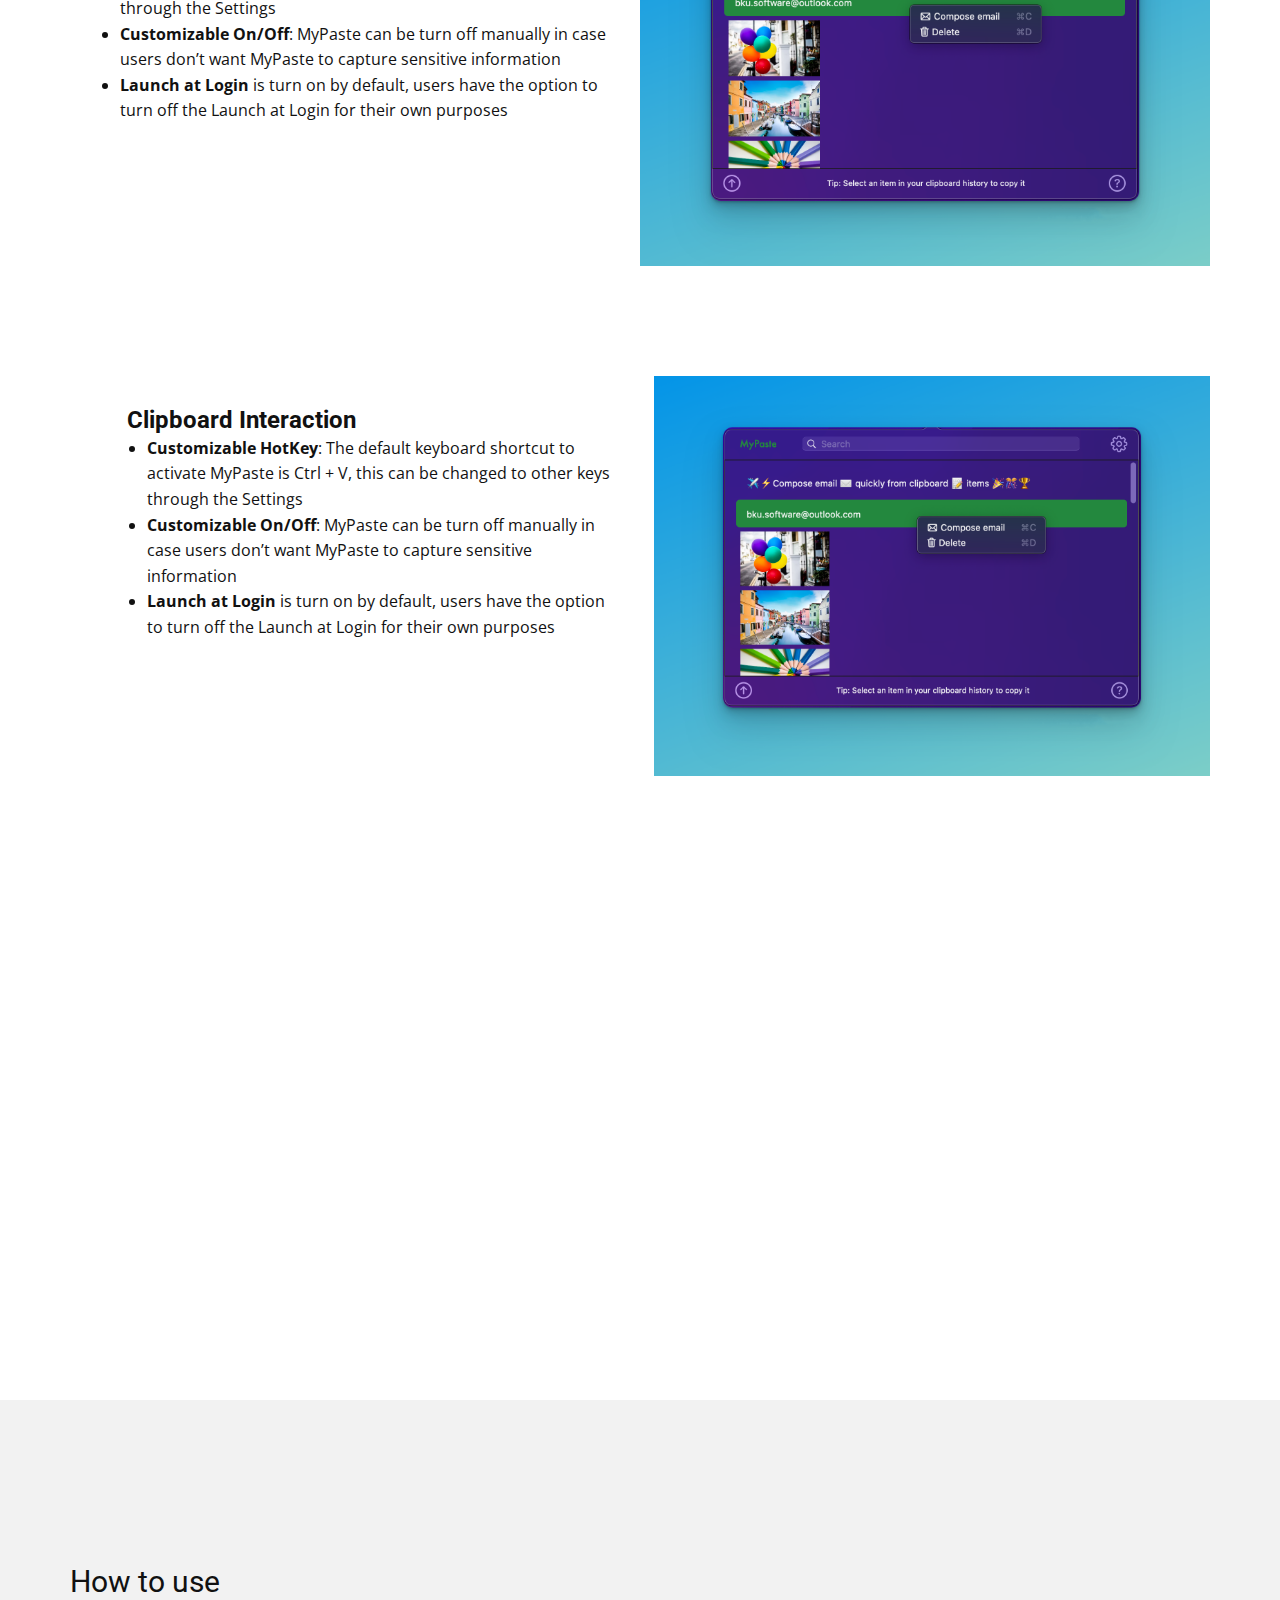
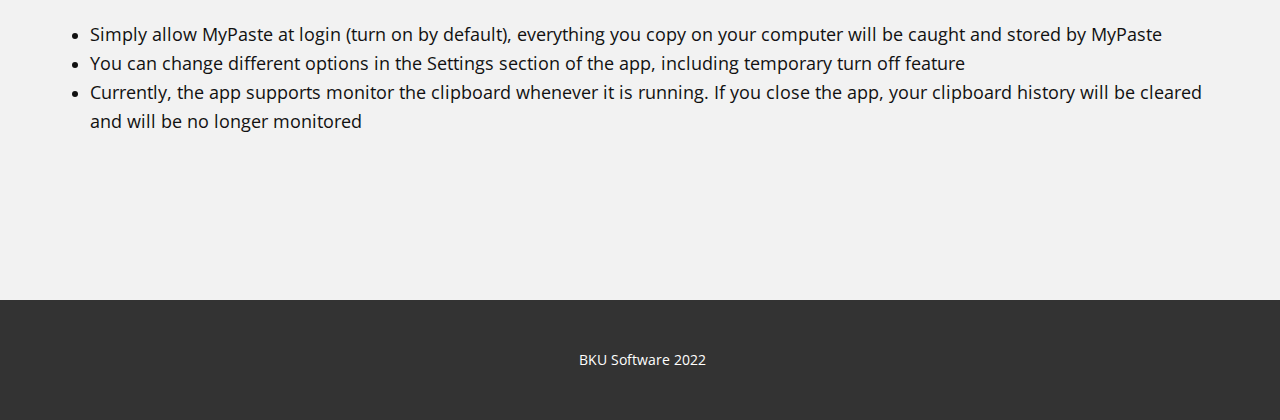
==== commit de6cf1bb: "update index" ====
--- a/mypaste/index.html
+++ b/mypaste/index.html
@@ -24,23 +24,7 @@
     <meta property="og:type" content="website">
   </head>
   <body data-home-page="My-Paste.html" data-home-page-title="My Paste" class="u-body u-xl-mode" data-lang="en">
-    <section class="u-clearfix u-grey-5 u-section-1" id="sec-5129">
-      <div class="u-clearfix u-sheet u-valign-middle u-sheet-1">
-        <h3 class="u-text u-text-1">How to use</h3>
-        <ul class="u-text u-text-2">
-          <li>
-            <span style="font-size: 1.125rem;"> Simply allow MyPaste at login (turn on by default), everything you copy on your computer will be caught and stored by MyPaste</span>
-          </li>
-          <li>
-            <span style="font-size: 1.125rem;">You can change different options in the Settings section of the app, including temporary turn off feature&nbsp;</span>
-          </li>
-          <li>
-            <span style="font-size: 1.125rem;"> Currently, the app supports monitor the clipboard whenever it is running. If you close the app, your clipboard history will be cleared and will be no longer monitored</span>
-          </li>
-        </ul>
-      </div>
-    </section>
-    <section class="u-clearfix u-section-2" id="sec-97f4">
+    <section class="u-clearfix u-section-1" id="sec-97f4">
       <div class="u-clearfix u-sheet u-sheet-1">
         <div class="u-clearfix u-expanded-width-lg u-expanded-width-md u-expanded-width-sm u-expanded-width-xs u-layout-wrap u-layout-wrap-1">
           <div class="u-layout">
@@ -160,10 +144,27 @@
         </div>
       </div>
     </section>
+    <section class="u-clearfix u-grey-5 u-section-2" id="sec-5129">
+      <div class="u-clearfix u-sheet u-valign-middle u-sheet-1">
+        <h3 class="u-text u-text-1">How to use</h3>
+        <ul class="u-text u-text-2">
+          <li>
+            <span style="font-size: 1.125rem;"> Simply allow MyPaste at login (turn on by default), everything you copy on your computer will be caught and stored by MyPaste</span>
+          </li>
+          <li>
+            <span style="font-size: 1.125rem;">You can change different options in the Settings section of the app, including temporary turn off feature&nbsp;</span>
+          </li>
+          <li>
+            <span style="font-size: 1.125rem;"> Currently, the app supports monitor the clipboard whenever it is running. If you close the app, your clipboard history will be cleared and will be no longer monitored</span>
+          </li>
+        </ul>
+      </div>
+    </section>
     
     
     <footer class="u-align-center u-clearfix u-footer u-grey-80 u-footer" id="sec-db13"><div class="u-clearfix u-sheet u-sheet-1">
         <p class="u-small-text u-text u-text-variant u-text-1">&nbsp;BKU Software 2022</p>
       </div></footer>
+
   
 </body></html>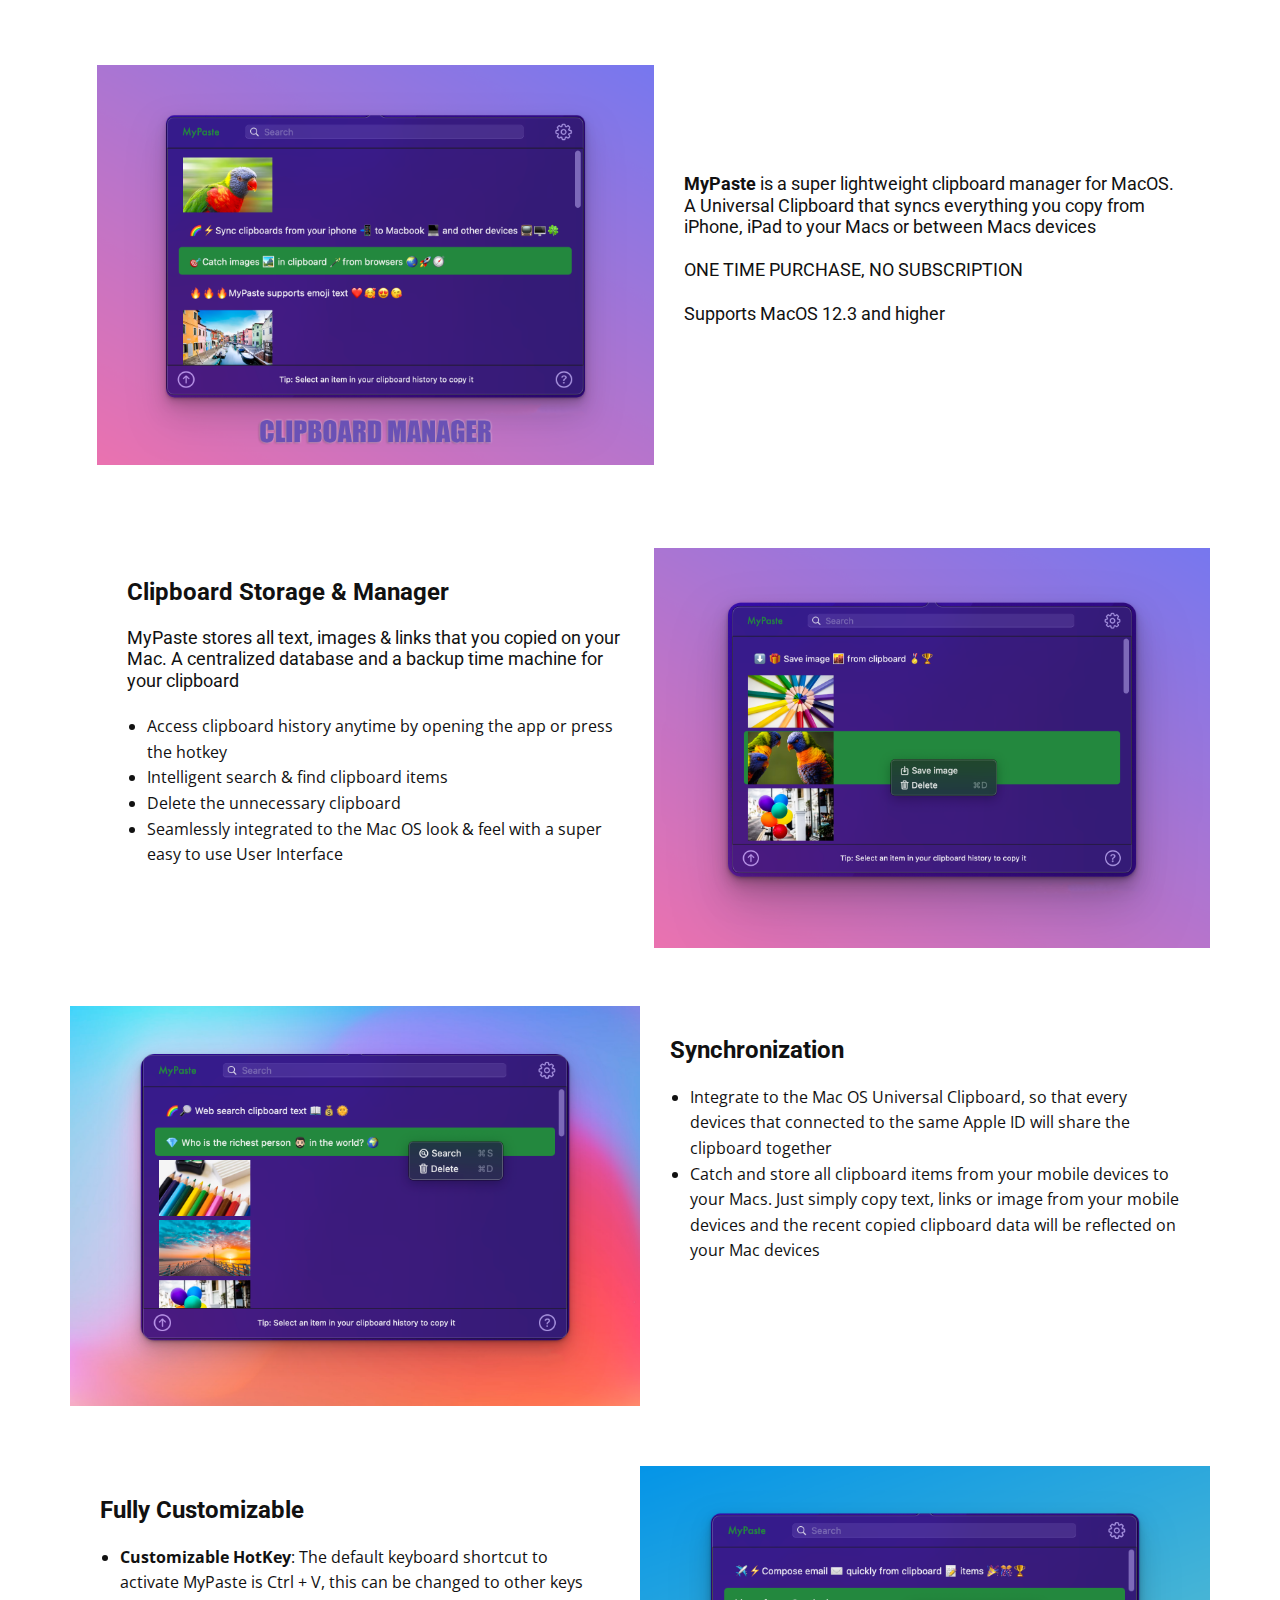
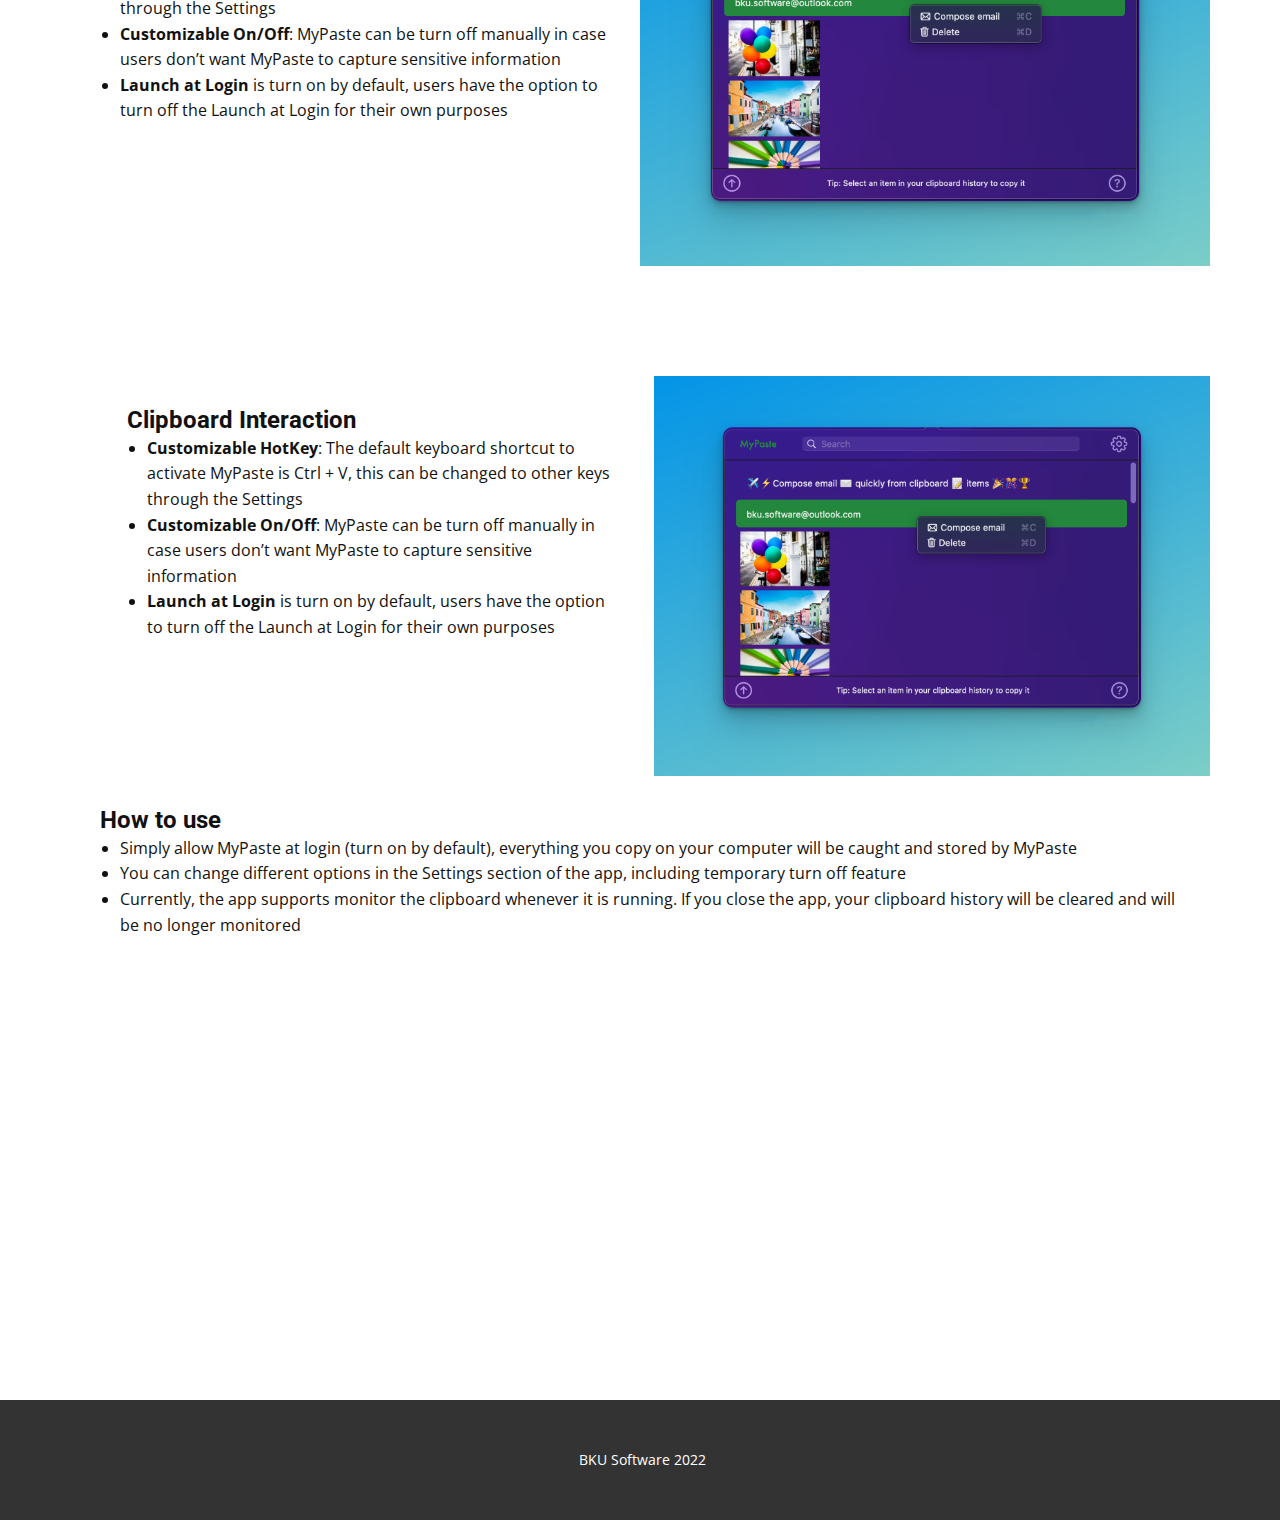
==== commit ecb90329: "update index" ====
--- a/mypaste/index.html
+++ b/mypaste/index.html
@@ -11,7 +11,6 @@
     <script class="u-script" type="text/javascript" src="nicepage.js" defer=""></script>
     <meta name="generator" content="Nicepage 4.18.5, nicepage.com">
     <link id="u-theme-google-font" rel="stylesheet" href="https://fonts.googleapis.com/css?family=Roboto:100,100i,300,300i,400,400i,500,500i,700,700i,900,900i|Open+Sans:300,300i,400,400i,500,500i,600,600i,700,700i,800,800i">
-    
     
     
     <script type="application/ld+json">{
@@ -142,22 +141,16 @@
             </div>
           </div>
         </div>
-      </div>
-    </section>
-    <section class="u-clearfix u-grey-5 u-section-2" id="sec-5129">
-      <div class="u-clearfix u-sheet u-valign-middle u-sheet-1">
-        <h3 class="u-text u-text-1">How to use</h3>
-        <ul class="u-text u-text-2">
-          <li>
-            <span style="font-size: 1.125rem;"> Simply allow MyPaste at login (turn on by default), everything you copy on your computer will be caught and stored by MyPaste</span>
-          </li>
-          <li>
-            <span style="font-size: 1.125rem;">You can change different options in the Settings section of the app, including temporary turn off feature&nbsp;</span>
-          </li>
-          <li>
-            <span style="font-size: 1.125rem;"> Currently, the app supports monitor the clipboard whenever it is running. If you close the app, your clipboard history will be cleared and will be no longer monitored</span>
-          </li>
-        </ul>
+        <div class="u-container-style u-expanded-width u-group u-white u-group-1">
+          <div class="u-container-layout u-container-layout-11">
+            <h4 class="u-text u-text-default u-text-11">How to use</h4>
+            <ul class="u-text u-text-12">
+              <li> Simply allow MyPaste at login (turn on by default), everything you copy on your computer will be caught and stored by MyPaste</li>
+              <li>You can change different options in the Settings section of the app, including temporary turn off feature&nbsp;</li>
+              <li>Currently, the app supports monitor the clipboard whenever it is running. If you close the app, your clipboard history will be cleared and will be no longer monitored</li>
+            </ul>
+          </div>
+        </div>
       </div>
     </section>
     
